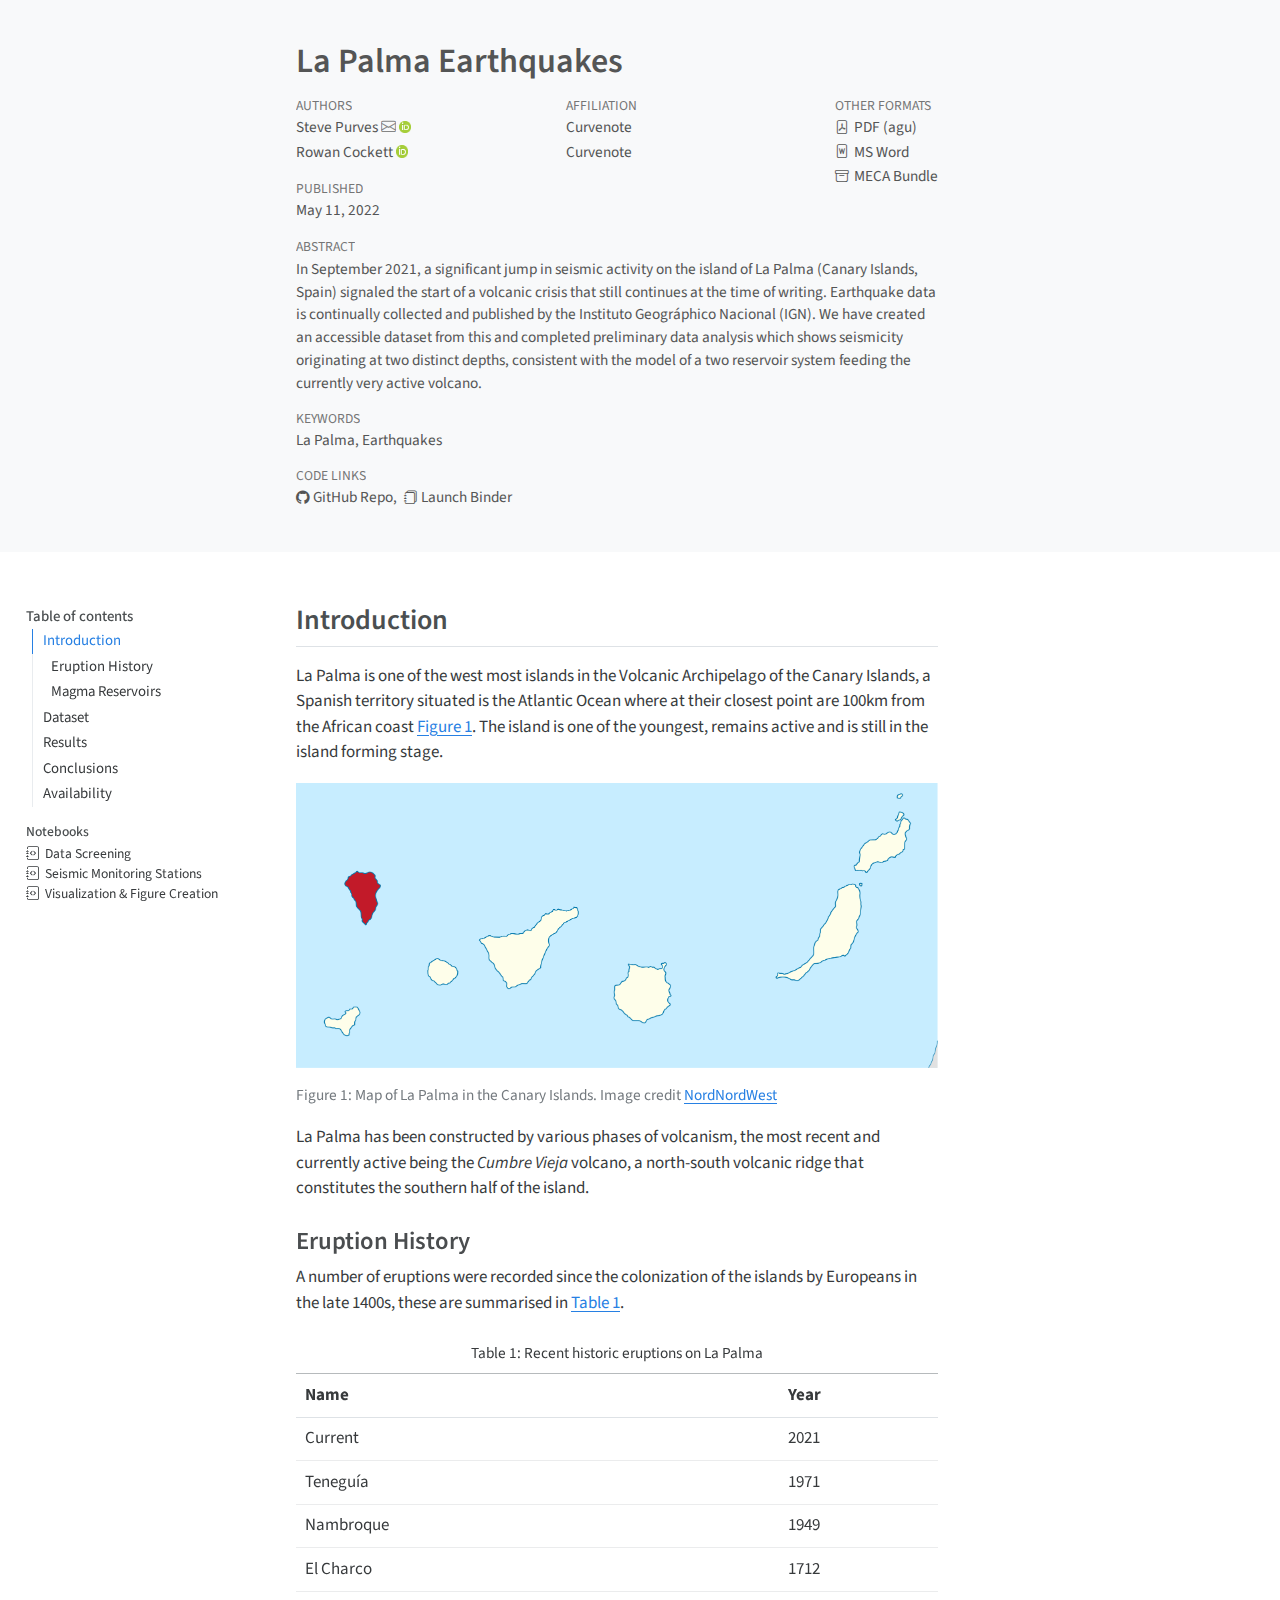
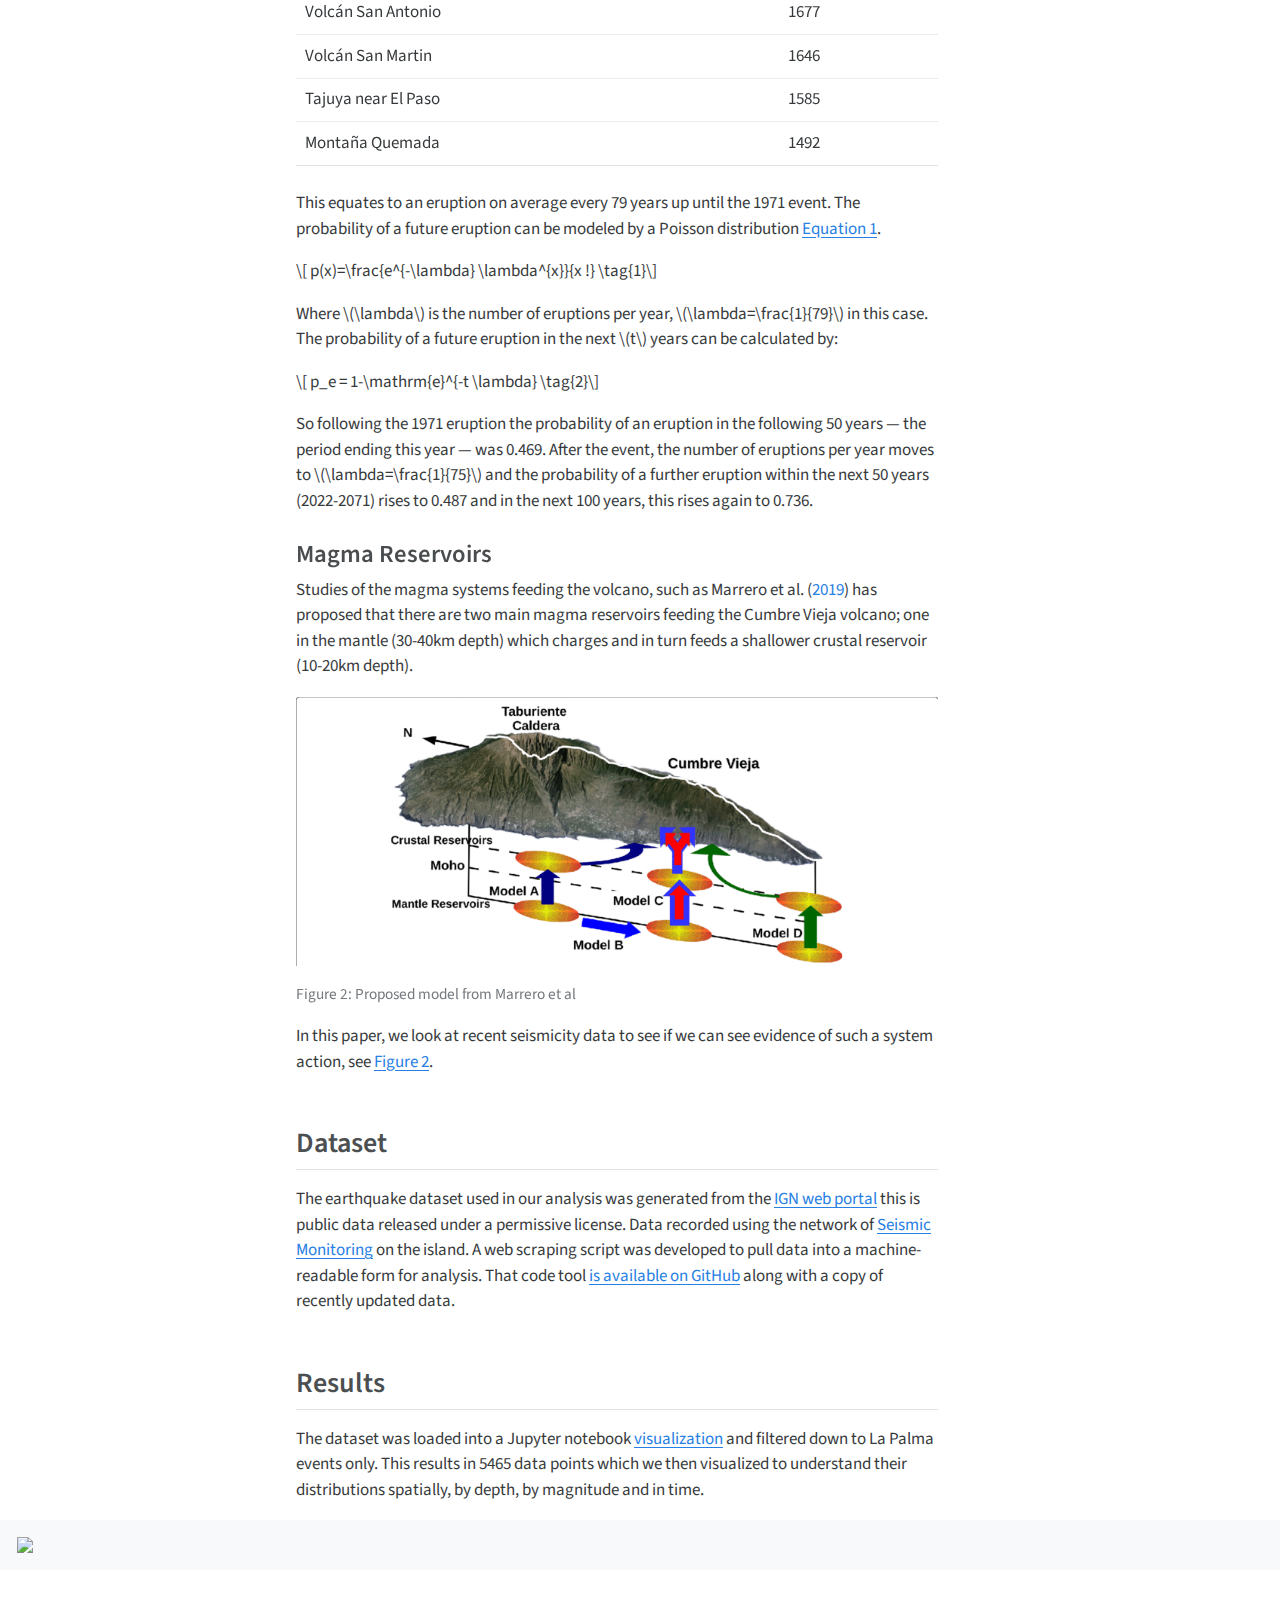
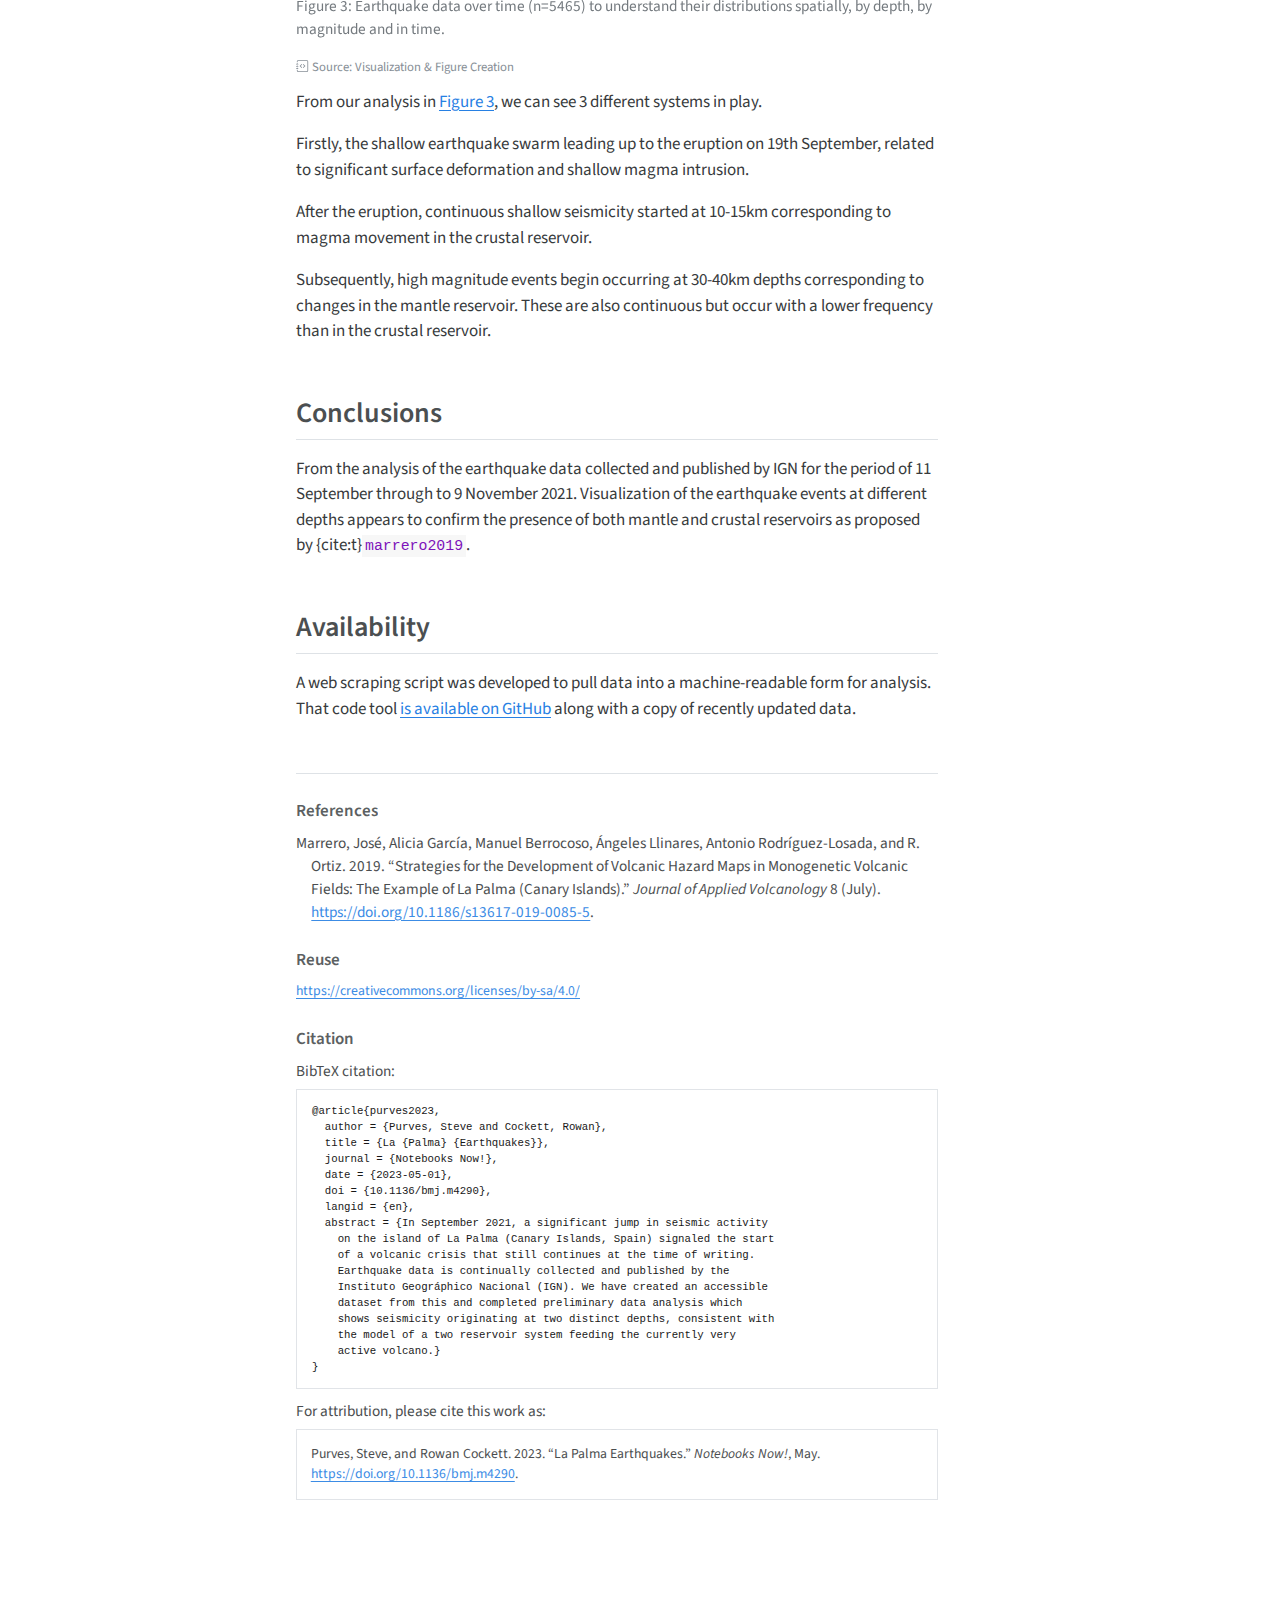
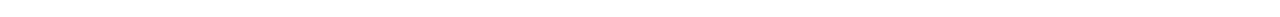
==== index.html @ ba6d40f7 "Built site for gh-pages" ====
<!DOCTYPE html>
<html xmlns="http://www.w3.org/1999/xhtml" lang="en" xml:lang="en"><head>

<meta charset="utf-8">
<meta name="generator" content="quarto-1.4.322">

<meta name="viewport" content="width=device-width, initial-scale=1.0, user-scalable=yes">

<meta name="author" content="Steve Purves">
<meta name="author" content="Rowan Cockett">
<meta name="dcterms.date" content="2022-05-11">
<meta name="keywords" content="La Palma, Earthquakes">

<title>La Palma Earthquakes</title>
<style>
code{white-space: pre-wrap;}
span.smallcaps{font-variant: small-caps;}
div.columns{display: flex; gap: min(4vw, 1.5em);}
div.column{flex: auto; overflow-x: auto;}
div.hanging-indent{margin-left: 1.5em; text-indent: -1.5em;}
ul.task-list{list-style: none;}
ul.task-list li input[type="checkbox"] {
  width: 0.8em;
  margin: 0 0.8em 0.2em -1em; /* quarto-specific, see https://github.com/quarto-dev/quarto-cli/issues/4556 */ 
  vertical-align: middle;
}
/* CSS for citations */
div.csl-bib-body { }
div.csl-entry {
  clear: both;
}
.hanging-indent div.csl-entry {
  margin-left:2em;
  text-indent:-2em;
}
div.csl-left-margin {
  min-width:2em;
  float:left;
}
div.csl-right-inline {
  margin-left:2em;
  padding-left:1em;
}
div.csl-indent {
  margin-left: 2em;
}</style>


<script src="site_libs/clipboard/clipboard.min.js"></script>
<script src="site_libs/quarto-html/quarto.js"></script>
<script src="site_libs/quarto-html/popper.min.js"></script>
<script src="site_libs/quarto-html/tippy.umd.min.js"></script>
<script src="site_libs/quarto-html/anchor.min.js"></script>
<link href="site_libs/quarto-html/tippy.css" rel="stylesheet">
<link href="site_libs/quarto-html/quarto-syntax-highlighting.css" rel="stylesheet" id="quarto-text-highlighting-styles">
<script src="site_libs/bootstrap/bootstrap.min.js"></script>
<link href="site_libs/bootstrap/bootstrap-icons.css" rel="stylesheet">
<link href="site_libs/bootstrap/bootstrap.min.css" rel="stylesheet" id="quarto-bootstrap" data-mode="light">
<script async="" src="https://hypothes.is/embed.js"></script>
<script>
  window.document.addEventListener("DOMContentLoaded", function (_event) {
    document.body.classList.add('hypothesis-enabled');
  });
</script>
<script src="https://cdnjs.cloudflare.com/ajax/libs/require.js/2.3.6/require.min.js" integrity="sha512-c3Nl8+7g4LMSTdrm621y7kf9v3SDPnhxLNhcjFJbKECVnmZHTdo+IRO05sNLTH/D3vA6u1X32ehoLC7WFVdheg==" crossorigin="anonymous"></script>
<script src="https://cdnjs.cloudflare.com/ajax/libs/jquery/3.5.1/jquery.min.js" integrity="sha512-bLT0Qm9VnAYZDflyKcBaQ2gg0hSYNQrJ8RilYldYQ1FxQYoCLtUjuuRuZo+fjqhx/qtq/1itJ0C2ejDxltZVFg==" crossorigin="anonymous"></script>
<script type="application/javascript">define('jquery', [],function() {return window.jQuery;})</script>

  <script src="https://polyfill.io/v3/polyfill.min.js?features=es6"></script>
  <script src="https://cdn.jsdelivr.net/npm/mathjax@3/es5/tex-chtml-full.js" type="text/javascript"></script>

<meta name="citation_title" content="La Palma Earthquakes">
<meta name="citation_abstract" content="In September 2021, a significant jump in seismic activity on the island of La Palma (Canary Islands, Spain) signaled the start of a volcanic crisis that still continues at the time of writing. Earthquake data is continually collected and published by the Instituto Geográphico Nacional (IGN). We have created an accessible dataset from this and completed preliminary data analysis which shows seismicity originating at two distinct depths, consistent with the model of a two reservoir system feeding the currently very active volcano.
">
<meta name="citation_keywords" content="La Palma,Earthquakes">
<meta name="citation_author" content="Steve Purves">
<meta name="citation_author" content="Rowan Cockett">
<meta name="citation_publication_date" content="2022-05-11">
<meta name="citation_cover_date" content="2022-05-11">
<meta name="citation_year" content="2022">
<meta name="citation_online_date" content="2022-05-11">
<meta name="citation_language" content="en">
<meta name="citation_journal_title" content="Notebooks Now!">
<meta name="citation_reference" content="citation_title=Strategies for the development of volcanic hazard maps in monogenetic volcanic fields: The example of La Palma (Canary Islands);,citation_author=José Marrero;,citation_author=Alicia García;,citation_author=Manuel Berrocoso;,citation_author=Ángeles Llinares;,citation_author=Antonio Rodríguez-Losada;,citation_author=R. Ortiz;,citation_publication_date=2019-07;,citation_cover_date=2019-07;,citation_year=2019;,citation_doi=10.1186/s13617-019-0085-5;,citation_volume=8;,citation_journal_title=Journal of Applied Volcanology;">
</head>

<body>

<header id="title-block-header" class="quarto-title-block default toc-left page-columns page-full">
  <div class="quarto-title-banner page-columns page-full">
    <div class="quarto-title column-body">
      <h1 class="title">La Palma Earthquakes</h1>
          </div>

    
    <div class="quarto-title-meta-container">
      <div class="quarto-title-meta-column-start">
            <div class="quarto-title-meta-author">
          <div class="quarto-title-meta-heading">Authors</div>
          <div class="quarto-title-meta-heading">Affiliation</div>
          
                <div class="quarto-title-meta-contents">
            <p class="author">Steve Purves <a href="mailto:steve@curvenote.com" class="quarto-title-author-email"><i class="bi bi-envelope"></i></a> <a href="https://orcid.org/0000-0002-0760-5497" class="quarto-title-author-orcid"> <img src="[data-uri]"></a></p>
          </div>
                <div class="quarto-title-meta-contents">
                    <p class="affiliation">
                        Curvenote
                      </p>
                  </div>
                      <div class="quarto-title-meta-contents">
            <p class="author">Rowan Cockett <a href="https://orcid.org/0000-0002-7859-8394" class="quarto-title-author-orcid"> <img src="[data-uri]"></a></p>
          </div>
                <div class="quarto-title-meta-contents">
                    <p class="affiliation">
                        Curvenote
                      </p>
                  </div>
                    </div>
        
        <div class="quarto-title-meta">

                      
                <div>
            <div class="quarto-title-meta-heading">Published</div>
            <div class="quarto-title-meta-contents">
              <p class="date">May 11, 2022</p>
            </div>
          </div>
          
                
              </div>
      </div>
      <div class="quarto-title-meta-column-end quarto-other-formats-target">
      <div class="quarto-alternate-formats"><div class="quarto-title-meta-heading">Other Formats</div><div class="quarto-title-meta-contents"><p><a href="article.pdf"><i class="bi bi-file-pdf"></i>PDF (agu)</a></p></div><div class="quarto-title-meta-contents"><p><a href="article.docx"><i class="bi bi-file-word"></i>MS Word</a></p></div><div class="quarto-title-meta-contents"><p><a href="article-meca.zip" data-meca-link="true"><i class="bi bi-archive"></i>MECA Bundle</a></p></div></div></div>
    </div>

    <div>
      <div class="abstract">
        <div class="block-title">Abstract</div>
        <p>In September 2021, a significant jump in seismic activity on the island of La Palma (Canary Islands, Spain) signaled the start of a volcanic crisis that still continues at the time of writing. Earthquake data is continually collected and published by the Instituto Geográphico Nacional (IGN). We have created an accessible dataset from this and completed preliminary data analysis which shows seismicity originating at two distinct depths, consistent with the model of a two reservoir system feeding the currently very active volcano.</p>
      </div>
    </div>

    <div>
      <div class="keywords">
        <div class="block-title">Keywords</div>
        <p>La Palma, Earthquakes</p>
      </div>
    </div>

    <div class="quarto-other-links-text-target">
    <div class="quarto-code-links"><div class="quarto-title-meta-heading">Code Links</div><div class="quarto-title-meta-contents"><span style="padding-right: 0.5em;"><a href="https://github.com/Notebooks-Now/submission-quarto-full/" target="_blank"><i class="bi bi-github"></i>GitHub Repo</a>,</span><span><a href="https://mybinder.org/v2/gh/Notebooks-Now/submission-quarto-full/HEAD?urlpath=vscode" target="_blank"><i class="bi bi-journals"></i>Launch Binder</a></span></div></div></div>  </div>
</header><div id="quarto-content" class="page-columns page-rows-contents page-layout-article toc-left">
<div id="quarto-sidebar-toc-left" class="sidebar toc-left">
  <nav id="TOC" role="doc-toc" class="toc-active">
    <h2 id="toc-title">Table of contents</h2>
   
  <ul>
  <li><a href="#introduction" id="toc-introduction" class="nav-link active" data-scroll-target="#introduction">Introduction</a>
  <ul class="collapse">
  <li><a href="#eruption-history" id="toc-eruption-history" class="nav-link" data-scroll-target="#eruption-history">Eruption History</a></li>
  <li><a href="#magma-reservoirs" id="toc-magma-reservoirs" class="nav-link" data-scroll-target="#magma-reservoirs">Magma Reservoirs</a></li>
  </ul></li>
  <li><a href="#dataset" id="toc-dataset" class="nav-link" data-scroll-target="#dataset">Dataset</a></li>
  <li><a href="#results" id="toc-results" class="nav-link" data-scroll-target="#results">Results</a></li>
  <li><a href="#conclusions" id="toc-conclusions" class="nav-link" data-scroll-target="#conclusions">Conclusions</a></li>
  <li><a href="#availability" id="toc-availability" class="nav-link" data-scroll-target="#availability">Availability</a></li>
  </ul>
<div class="quarto-alternate-notebooks"><h2>Notebooks</h2><ul><li><a href="notebooks/data-screening-preview.html"><i class="bi bi-journal-code"></i>Data Screening</a></li><li><a href="notebooks/seismic-monitoring-stations-preview.html"><i class="bi bi-journal-code"></i>Seismic Monitoring Stations</a></li><li><a href="notebooks/visualization-figure-creation-seaborn-preview.html"><i class="bi bi-journal-code"></i>Visualization &amp; Figure Creation</a></li></ul></div></nav>
</div>
<div id="quarto-margin-sidebar" class="sidebar margin-sidebar">
</div>
<main class="content quarto-banner-title-block page-columns page-full" id="quarto-document-content">



  

<section id="introduction" class="level2">
<h2 class="anchored" data-anchor-id="introduction">Introduction</h2>
<p>La Palma is one of the west most islands in the Volcanic Archipelago of the Canary Islands, a Spanish territory situated is the Atlantic Ocean where at their closest point are 100km from the African coast <a href="#fig-map" class="quarto-xref">Figure&nbsp;1</a>. The island is one of the youngest, remains active and is still in the island forming stage.</p>
<div id="fig-map" class="quarto-figure quarto-figure-center anchored">
<figure class="figure">
<p><img src="images/la-palma-map.png" class="img-fluid figure-img" style="width:100.0%" data-align="center"></p>
<figcaption class="figure-caption">Figure&nbsp;1: Map of La Palma in the Canary Islands. Image credit <a href="https://commons.wikimedia.org/w/index.php?curid=76638603">NordNordWest</a></figcaption>
</figure>
</div>
<p>La Palma has been constructed by various phases of volcanism, the most recent and currently active being the <em>Cumbre Vieja</em> volcano, a north-south volcanic ridge that constitutes the southern half of the island.</p>
<section id="eruption-history" class="level3">
<h3 class="anchored" data-anchor-id="eruption-history">Eruption History</h3>
<p>A number of eruptions were recorded since the colonization of the islands by Europeans in the late 1400s, these are summarised in <a href="#tbl-history" class="quarto-xref">Table&nbsp;1</a>.</p>
<div id="tbl-history" class="anchored">
<table class="table">
<caption>Table&nbsp;1: Recent historic eruptions on La Palma</caption>
<thead>
<tr class="header">
<th>Name</th>
<th>Year</th>
</tr>
</thead>
<tbody>
<tr class="odd">
<td>Current</td>
<td>2021</td>
</tr>
<tr class="even">
<td>Teneguía</td>
<td>1971</td>
</tr>
<tr class="odd">
<td>Nambroque</td>
<td>1949</td>
</tr>
<tr class="even">
<td>El Charco</td>
<td>1712</td>
</tr>
<tr class="odd">
<td>Volcán San Antonio</td>
<td>1677</td>
</tr>
<tr class="even">
<td>Volcán San Martin</td>
<td>1646</td>
</tr>
<tr class="odd">
<td>Tajuya near El Paso</td>
<td>1585</td>
</tr>
<tr class="even">
<td>Montaña Quemada</td>
<td>1492</td>
</tr>
</tbody>
</table>
</div>
<p>This equates to an eruption on average every 79 years up until the 1971 event. The probability of a future eruption can be modeled by a Poisson distribution <a href="#eq-poisson" class="quarto-xref">Equation&nbsp;1</a>.</p>
<p><span id="eq-poisson"><span class="math display">\[
p(x)=\frac{e^{-\lambda} \lambda^{x}}{x !}
\tag{1}\]</span></span></p>
<p>Where <span class="math inline">\(\lambda\)</span> is the number of eruptions per year, <span class="math inline">\(\lambda=\frac{1}{79}\)</span> in this case. The probability of a future eruption in the next <span class="math inline">\(t\)</span> years can be calculated by:</p>
<p><span id="eq-probability"><span class="math display">\[
p_e = 1-\mathrm{e}^{-t \lambda}
\tag{2}\]</span></span></p>
<p>So following the 1971 eruption the probability of an eruption in the following 50 years — the period ending this year — was 0.469. After the event, the number of eruptions per year moves to <span class="math inline">\(\lambda=\frac{1}{75}\)</span> and the probability of a further eruption within the next 50 years (2022-2071) rises to 0.487 and in the next 100 years, this rises again to 0.736.</p>
</section>
<section id="magma-reservoirs" class="level3">
<h3 class="anchored" data-anchor-id="magma-reservoirs">Magma Reservoirs</h3>
<p>Studies of the magma systems feeding the volcano, such as <span class="citation" data-cites="marrero2019">Marrero et al. (<a href="#ref-marrero2019" role="doc-biblioref">2019</a>)</span> has proposed that there are two main magma reservoirs feeding the Cumbre Vieja volcano; one in the mantle (30-40km depth) which charges and in turn feeds a shallower crustal reservoir (10-20km depth).</p>
<div id="fig-reservoirs" class="quarto-figure quarto-figure-center anchored">
<figure class="figure">
<p><img src="images/reservoirs.png" class="img-fluid figure-img" style="width:100.0%" data-align="center"></p>
<figcaption class="figure-caption">Figure&nbsp;2: Proposed model from Marrero et al</figcaption>
</figure>
</div>
<p>In this paper, we look at recent seismicity data to see if we can see evidence of such a system action, see <a href="#fig-reservoirs" class="quarto-xref">Figure&nbsp;2</a>.</p>
</section>
</section>
<section id="dataset" class="level2">
<h2 class="anchored" data-anchor-id="dataset">Dataset</h2>
<p>The earthquake dataset used in our analysis was generated from the <a href="https://www.ign.es/web/resources/volcanologia/tproximos/canarias.html">IGN web portal</a> this is public data released under a permissive license. Data recorded using the network of <a href="./notebooks/seismic-monitoring-stations-preview.html">Seismic Monitoring</a> on the island. A web scraping script was developed to pull data into a machine-readable form for analysis. That code tool <a href="https://github.com/stevejpurves/ign-earthquake-data">is available on GitHub</a> along with a copy of recently updated data.</p>
</section>
<section id="results" class="level2 page-columns page-full">
<h2 class="anchored" data-anchor-id="results">Results</h2>
<p>The dataset was loaded into a Jupyter notebook <a href="./notebooks/visualization-figure-creation-seaborn-preview.html">visualization</a> and filtered down to La Palma events only. This results in 5465 data points which we then visualized to understand their distributions spatially, by depth, by magnitude and in time.</p>
<div class="quarto-embed-nb-cell page-columns page-full">
<div id="cell-fig-timeline" class="cell page-columns page-full" data-execution_count="6">
<div class="cell-output cell-output-display page-columns page-full">
<div id="fig-timeline" class="quarto-figure quarto-figure-center anchored page-columns page-full">
<figure class="figure page-columns page-full">
<p class="page-columns page-full"><img src="article_files/figure-html/fig-timeline-output-1.png" class="img-fluid figure-img column-screen-inset-shaded"></p>
<figcaption class="figure-caption">Figure&nbsp;3: Earthquake data over time (n=5465) to understand their distributions spatially, by depth, by magnitude and in time.</figcaption>
</figure>
</div>
</div>
</div>
<a class="quarto-notebook-link" id="nblink-1" href="notebooks/visualization-figure-creation-seaborn-preview.html#cell-fig-timeline">Source: Visualization &amp; Figure Creation</a></div>
<p>From our analysis in <a href="#fig-timeline" class="quarto-xref">Figure&nbsp;3</a>, we can see 3 different systems in play.</p>
<p>Firstly, the shallow earthquake swarm leading up to the eruption on 19th September, related to significant surface deformation and shallow magma intrusion.</p>
<p>After the eruption, continuous shallow seismicity started at 10-15km corresponding to magma movement in the crustal reservoir.</p>
<p>Subsequently, high magnitude events begin occurring at 30-40km depths corresponding to changes in the mantle reservoir. These are also continuous but occur with a lower frequency than in the crustal reservoir.</p>
</section>
<section id="conclusions" class="level2">
<h2 class="anchored" data-anchor-id="conclusions">Conclusions</h2>
<p>From the analysis of the earthquake data collected and published by IGN for the period of 11 September through to 9 November 2021. Visualization of the earthquake events at different depths appears to confirm the presence of both mantle and crustal reservoirs as proposed by {cite:t}<code>marrero2019</code>.</p>
</section>
<section id="availability" class="level2 unnumbered">
<h2 class="unnumbered anchored" data-anchor-id="availability">Availability</h2>
<p>A web scraping script was developed to pull data into a machine-readable form for analysis. That code tool <a href="https://github.com/stevejpurves/ign-earthquake-data">is available on GitHub</a> along with a copy of recently updated data.</p>

</section>

<div id="quarto-appendix" class="default"><section class="quarto-appendix-contents" role="doc-bibliography"><h2 class="anchored quarto-appendix-heading">References</h2><div id="refs" class="references csl-bib-body hanging-indent" role="list">
<div id="ref-marrero2019" class="csl-entry" role="listitem">
Marrero, José, Alicia García, Manuel Berrocoso, Ángeles Llinares, Antonio Rodríguez-Losada, and R. Ortiz. 2019. <span>“Strategies for the Development of Volcanic Hazard Maps in Monogenetic Volcanic Fields: The Example of <span>La</span> <span>Palma</span> (<span>Canary</span> <span>Islands</span>).”</span> <em>Journal of Applied Volcanology</em> 8 (July). <a href="https://doi.org/10.1186/s13617-019-0085-5">https://doi.org/10.1186/s13617-019-0085-5</a>.
</div>
</div></section><section class="quarto-appendix-contents"><h2 class="anchored quarto-appendix-heading">Reuse</h2><div id="quarto-reuse" class="quarto-appendix-contents"><div><a rel="license" href="https://creativecommons.org/licenses/by-sa/4.0/">https://creativecommons.org/licenses/by-sa/4.0/</a></div></div></section><section class="quarto-appendix-contents"><h2 class="anchored quarto-appendix-heading">Citation</h2><div><div class="quarto-appendix-secondary-label">BibTeX citation:</div><pre class="sourceCode code-with-copy quarto-appendix-bibtex"><code class="sourceCode bibtex">@article{purves2023,
  author = {Purves, Steve and Cockett, Rowan},
  title = {La {Palma} {Earthquakes}},
  journal = {Notebooks Now!},
  date = {2023-05-01},
  doi = {10.1136/bmj.m4290},
  langid = {en},
  abstract = {In September 2021, a significant jump in seismic activity
    on the island of La Palma (Canary Islands, Spain) signaled the start
    of a volcanic crisis that still continues at the time of writing.
    Earthquake data is continually collected and published by the
    Instituto Geográphico Nacional (IGN). We have created an accessible
    dataset from this and completed preliminary data analysis which
    shows seismicity originating at two distinct depths, consistent with
    the model of a two reservoir system feeding the currently very
    active volcano.}
}
</code><button title="Copy to Clipboard" class="code-copy-button"><i class="bi"></i></button></pre><div class="quarto-appendix-secondary-label">For attribution, please cite this work as:</div><div id="ref-purves2023" class="csl-entry quarto-appendix-citeas" role="listitem">
Purves, Steve, and Rowan Cockett. 2023. <span>“La Palma
Earthquakes.”</span> <em>Notebooks Now!</em>, May. <a href="https://doi.org/10.1136/bmj.m4290">https://doi.org/10.1136/bmj.m4290</a>.
</div></div></section></div></main>
<!-- /main column -->
<script id="quarto-html-after-body" type="application/javascript">
window.document.addEventListener("DOMContentLoaded", function (event) {
  const toggleBodyColorMode = (bsSheetEl) => {
    const mode = bsSheetEl.getAttribute("data-mode");
    const bodyEl = window.document.querySelector("body");
    if (mode === "dark") {
      bodyEl.classList.add("quarto-dark");
      bodyEl.classList.remove("quarto-light");
    } else {
      bodyEl.classList.add("quarto-light");
      bodyEl.classList.remove("quarto-dark");
    }
  }
  const toggleBodyColorPrimary = () => {
    const bsSheetEl = window.document.querySelector("link#quarto-bootstrap");
    if (bsSheetEl) {
      toggleBodyColorMode(bsSheetEl);
    }
  }
  toggleBodyColorPrimary();  
  const icon = "";
  const anchorJS = new window.AnchorJS();
  anchorJS.options = {
    placement: 'right',
    icon: icon
  };
  anchorJS.add('.anchored');
  const isCodeAnnotation = (el) => {
    for (const clz of el.classList) {
      if (clz.startsWith('code-annotation-')) {                     
        return true;
      }
    }
    return false;
  }
  const clipboard = new window.ClipboardJS('.code-copy-button', {
    text: function(trigger) {
      const codeEl = trigger.previousElementSibling.cloneNode(true);
      for (const childEl of codeEl.children) {
        if (isCodeAnnotation(childEl)) {
          childEl.remove();
        }
      }
      return codeEl.innerText;
    }
  });
  clipboard.on('success', function(e) {
    // button target
    const button = e.trigger;
    // don't keep focus
    button.blur();
    // flash "checked"
    button.classList.add('code-copy-button-checked');
    var currentTitle = button.getAttribute("title");
    button.setAttribute("title", "Copied!");
    let tooltip;
    if (window.bootstrap) {
      button.setAttribute("data-bs-toggle", "tooltip");
      button.setAttribute("data-bs-placement", "left");
      button.setAttribute("data-bs-title", "Copied!");
      tooltip = new bootstrap.Tooltip(button, 
        { trigger: "manual", 
          customClass: "code-copy-button-tooltip",
          offset: [0, -8]});
      tooltip.show();    
    }
    setTimeout(function() {
      if (tooltip) {
        tooltip.hide();
        button.removeAttribute("data-bs-title");
        button.removeAttribute("data-bs-toggle");
        button.removeAttribute("data-bs-placement");
      }
      button.setAttribute("title", currentTitle);
      button.classList.remove('code-copy-button-checked');
    }, 1000);
    // clear code selection
    e.clearSelection();
  });
  function tippyHover(el, contentFn, onTriggerFn, onUntriggerFn) {
    const config = {
      allowHTML: true,
      maxWidth: 500,
      delay: 100,
      arrow: false,
      appendTo: function(el) {
          return el.parentElement;
      },
      interactive: true,
      interactiveBorder: 10,
      theme: 'quarto',
      placement: 'bottom-start',
    };
    if (contentFn) {
      config.content = contentFn;
    }
    if (onTriggerFn) {
      config.onTrigger = onTriggerFn;
    }
    if (onUntriggerFn) {
      config.onUntrigger = onUntriggerFn;
    }
    window.tippy(el, config); 
  }
  const noterefs = window.document.querySelectorAll('a[role="doc-noteref"]');
  for (var i=0; i<noterefs.length; i++) {
    const ref = noterefs[i];
    tippyHover(ref, function() {
      // use id or data attribute instead here
      let href = ref.getAttribute('data-footnote-href') || ref.getAttribute('href');
      try { href = new URL(href).hash; } catch {}
      const id = href.replace(/^#\/?/, "");
      const note = window.document.getElementById(id);
      return note.innerHTML;
    });
  }
  const xrefs = window.document.querySelectorAll('a.quarto-xref');
  const processXRef = (id, note) => {
    // Strip column container classes
    const stripColumnClz = (el) => {
      el.classList.remove("page-full", "page-columns");
      if (el.children) {
        for (const child of el.children) {
          stripColumnClz(child);
        }
      }
    }
    stripColumnClz(note)
    if (id.startsWith('sec-')) {
      // Special case sections, only their first couple elements
      const container = document.createElement("div");
      if (note.children && note.children.length > 2) {
        for (let i = 0; i < 2; i++) {
          container.appendChild(note.children[i].cloneNode(true));
        }
        return container.innerHTML
      } else {
        return note.innerHTML;
      }
    } else {
      // Remove any anchor links if they are present
      const anchorLink = note.querySelector('a.anchorjs-link');
      if (anchorLink) {
        anchorLink.remove();
      }
      return note.innerHTML;
    }
  }
  for (var i=0; i<xrefs.length; i++) {
    const xref = xrefs[i];
    tippyHover(xref, undefined, function(instance) {
      instance.disable();
      let url = xref.getAttribute('href');
      let hash = undefined; 
      if (url.startsWith('#')) {
        hash = url;
      } else {
        try { hash = new URL(url).hash; } catch {}
      }
      if (hash) {
        const id = hash.replace(/^#\/?/, "");
        const note = window.document.getElementById(id);
        if (note !== null) {
          try {
            const html = processXRef(id, note.cloneNode(true));
            instance.setContent(html);
          } finally {
            instance.enable();
            instance.show();
          }
        } else {
          // See if we can fetch this
          fetch(url.split('#')[0])
          .then(res => res.text())
          .then(html => {
            const parser = new DOMParser();
            const htmlDoc = parser.parseFromString(html, "text/html");
            const note = htmlDoc.getElementById(id);
            if (note !== null) {
              const html = processXRef(id, note);
              instance.setContent(html);
            } 
          }).finally(() => {
            instance.enable();
            instance.show();
          });
        }
      }
    }, function(instance) {
    });
  }
      let selectedAnnoteEl;
      const selectorForAnnotation = ( cell, annotation) => {
        let cellAttr = 'data-code-cell="' + cell + '"';
        let lineAttr = 'data-code-annotation="' +  annotation + '"';
        const selector = 'span[' + cellAttr + '][' + lineAttr + ']';
        return selector;
      }
      const selectCodeLines = (annoteEl) => {
        const doc = window.document;
        const targetCell = annoteEl.getAttribute("data-target-cell");
        const targetAnnotation = annoteEl.getAttribute("data-target-annotation");
        const annoteSpan = window.document.querySelector(selectorForAnnotation(targetCell, targetAnnotation));
        const lines = annoteSpan.getAttribute("data-code-lines").split(",");
        const lineIds = lines.map((line) => {
          return targetCell + "-" + line;
        })
        let top = null;
        let height = null;
        let parent = null;
        if (lineIds.length > 0) {
            //compute the position of the single el (top and bottom and make a div)
            const el = window.document.getElementById(lineIds[0]);
            top = el.offsetTop;
            height = el.offsetHeight;
            parent = el.parentElement.parentElement;
          if (lineIds.length > 1) {
            const lastEl = window.document.getElementById(lineIds[lineIds.length - 1]);
            const bottom = lastEl.offsetTop + lastEl.offsetHeight;
            height = bottom - top;
          }
          if (top !== null && height !== null && parent !== null) {
            // cook up a div (if necessary) and position it 
            let div = window.document.getElementById("code-annotation-line-highlight");
            if (div === null) {
              div = window.document.createElement("div");
              div.setAttribute("id", "code-annotation-line-highlight");
              div.style.position = 'absolute';
              parent.appendChild(div);
            }
            div.style.top = top - 2 + "px";
            div.style.height = height + 4 + "px";
            div.style.left = 0;
            let gutterDiv = window.document.getElementById("code-annotation-line-highlight-gutter");
            if (gutterDiv === null) {
              gutterDiv = window.document.createElement("div");
              gutterDiv.setAttribute("id", "code-annotation-line-highlight-gutter");
              gutterDiv.style.position = 'absolute';
              const codeCell = window.document.getElementById(targetCell);
              const gutter = codeCell.querySelector('.code-annotation-gutter');
              gutter.appendChild(gutterDiv);
            }
            gutterDiv.style.top = top - 2 + "px";
            gutterDiv.style.height = height + 4 + "px";
          }
          selectedAnnoteEl = annoteEl;
        }
      };
      const unselectCodeLines = () => {
        const elementsIds = ["code-annotation-line-highlight", "code-annotation-line-highlight-gutter"];
        elementsIds.forEach((elId) => {
          const div = window.document.getElementById(elId);
          if (div) {
            div.remove();
          }
        });
        selectedAnnoteEl = undefined;
      };
        // Handle positioning of the toggle
    window.addEventListener(
      "resize",
      throttle(() => {
        console.log("RESIZE");
        elRect = undefined;
        if (selectedAnnoteEl) {
          selectCodeLines(selectedAnnoteEl);
        }
      }, 10)
    );
    function throttle(fn, ms) {
    let throttle = false;
    let timer;
      return (...args) => {
        if(!throttle) { // first call gets through
            fn.apply(this, args);
            throttle = true;
        } else { // all the others get throttled
            if(timer) clearTimeout(timer); // cancel #2
            timer = setTimeout(() => {
              fn.apply(this, args);
              timer = throttle = false;
            }, ms);
        }
      };
    }
      // Attach click handler to the DT
      const annoteDls = window.document.querySelectorAll('dt[data-target-cell]');
      for (const annoteDlNode of annoteDls) {
        annoteDlNode.addEventListener('click', (event) => {
          const clickedEl = event.target;
          if (clickedEl !== selectedAnnoteEl) {
            unselectCodeLines();
            const activeEl = window.document.querySelector('dt[data-target-cell].code-annotation-active');
            if (activeEl) {
              activeEl.classList.remove('code-annotation-active');
            }
            selectCodeLines(clickedEl);
            clickedEl.classList.add('code-annotation-active');
          } else {
            // Unselect the line
            unselectCodeLines();
            clickedEl.classList.remove('code-annotation-active');
          }
        });
      }
  const findCites = (el) => {
    const parentEl = el.parentElement;
    if (parentEl) {
      const cites = parentEl.dataset.cites;
      if (cites) {
        return {
          el,
          cites: cites.split(' ')
        };
      } else {
        return findCites(el.parentElement)
      }
    } else {
      return undefined;
    }
  };
  var bibliorefs = window.document.querySelectorAll('a[role="doc-biblioref"]');
  for (var i=0; i<bibliorefs.length; i++) {
    const ref = bibliorefs[i];
    const citeInfo = findCites(ref);
    if (citeInfo) {
      tippyHover(citeInfo.el, function() {
        var popup = window.document.createElement('div');
        citeInfo.cites.forEach(function(cite) {
          var citeDiv = window.document.createElement('div');
          citeDiv.classList.add('hanging-indent');
          citeDiv.classList.add('csl-entry');
          var biblioDiv = window.document.getElementById('ref-' + cite);
          if (biblioDiv) {
            citeDiv.innerHTML = biblioDiv.innerHTML;
          }
          popup.appendChild(citeDiv);
        });
        return popup.innerHTML;
      });
    }
  }
});
</script>
</div> <!-- /content -->




</body></html>
---- site_libs/quarto-html/tippy.css ----
.tippy-box[data-animation=fade][data-state=hidden]{opacity:0}[data-tippy-root]{max-width:calc(100vw - 10px)}.tippy-box{position:relative;background-color:#333;color:#fff;border-radius:4px;font-size:14px;line-height:1.4;white-space:normal;outline:0;transition-property:transform,visibility,opacity}.tippy-box[data-placement^=top]>.tippy-arrow{bottom:0}.tippy-box[data-placement^=top]>.tippy-arrow:before{bottom:-7px;left:0;border-width:8px 8px 0;border-top-color:initial;transform-origin:center top}.tippy-box[data-placement^=bottom]>.tippy-arrow{top:0}.tippy-box[data-placement^=bottom]>.tippy-arrow:before{top:-7px;left:0;border-width:0 8px 8px;border-bottom-color:initial;transform-origin:center bottom}.tippy-box[data-placement^=left]>.tippy-arrow{right:0}.tippy-box[data-placement^=left]>.tippy-arrow:before{border-width:8px 0 8px 8px;border-left-color:initial;right:-7px;transform-origin:center left}.tippy-box[data-placement^=right]>.tippy-arrow{left:0}.tippy-box[data-placement^=right]>.tippy-arrow:before{left:-7px;border-width:8px 8px 8px 0;border-right-color:initial;transform-origin:center right}.tippy-box[data-inertia][data-state=visible]{transition-timing-function:cubic-bezier(.54,1.5,.38,1.11)}.tippy-arrow{width:16px;height:16px;color:#333}.tippy-arrow:before{content:"";position:absolute;border-color:transparent;border-style:solid}.tippy-content{position:relative;padding:5px 9px;z-index:1}
---- site_libs/quarto-html/quarto-syntax-highlighting.css ----
/* quarto syntax highlight colors */
:root {
  --quarto-hl-ot-color: #003B4F;
  --quarto-hl-at-color: #657422;
  --quarto-hl-ss-color: #20794D;
  --quarto-hl-an-color: #5E5E5E;
  --quarto-hl-fu-color: #4758AB;
  --quarto-hl-st-color: #20794D;
  --quarto-hl-cf-color: #003B4F;
  --quarto-hl-op-color: #5E5E5E;
  --quarto-hl-er-color: #AD0000;
  --quarto-hl-bn-color: #AD0000;
  --quarto-hl-al-color: #AD0000;
  --quarto-hl-va-color: #111111;
  --quarto-hl-bu-color: inherit;
  --quarto-hl-ex-color: inherit;
  --quarto-hl-pp-color: #AD0000;
  --quarto-hl-in-color: #5E5E5E;
  --quarto-hl-vs-color: #20794D;
  --quarto-hl-wa-color: #5E5E5E;
  --quarto-hl-do-color: #5E5E5E;
  --quarto-hl-im-color: #00769E;
  --quarto-hl-ch-color: #20794D;
  --quarto-hl-dt-color: #AD0000;
  --quarto-hl-fl-color: #AD0000;
  --quarto-hl-co-color: #5E5E5E;
  --quarto-hl-cv-color: #5E5E5E;
  --quarto-hl-cn-color: #8f5902;
  --quarto-hl-sc-color: #5E5E5E;
  --quarto-hl-dv-color: #AD0000;
  --quarto-hl-kw-color: #003B4F;
}

/* other quarto variables */
:root {
  --quarto-font-monospace: SFMono-Regular, Menlo, Monaco, Consolas, "Liberation Mono", "Courier New", monospace;
}

pre > code.sourceCode > span {
  color: #003B4F;
}

code span {
  color: #003B4F;
}

code.sourceCode > span {
  color: #003B4F;
}

div.sourceCode,
div.sourceCode pre.sourceCode {
  color: #003B4F;
}

code span.ot {
  color: #003B4F;
  font-style: inherit;
}

code span.at {
  color: #657422;
  font-style: inherit;
}

code span.ss {
  color: #20794D;
  font-style: inherit;
}

code span.an {
  color: #5E5E5E;
  font-style: inherit;
}

code span.fu {
  color: #4758AB;
  font-style: inherit;
}

code span.st {
  color: #20794D;
  font-style: inherit;
}

code span.cf {
  color: #003B4F;
  font-style: inherit;
}

code span.op {
  color: #5E5E5E;
  font-style: inherit;
}

code span.er {
  color: #AD0000;
  font-style: inherit;
}

code span.bn {
  color: #AD0000;
  font-style: inherit;
}

code span.al {
  color: #AD0000;
  font-style: inherit;
}

code span.va {
  color: #111111;
  font-style: inherit;
}

code span.bu {
  font-style: inherit;
}

code span.ex {
  font-style: inherit;
}

code span.pp {
  color: #AD0000;
  font-style: inherit;
}

code span.in {
  color: #5E5E5E;
  font-style: inherit;
}

code span.vs {
  color: #20794D;
  font-style: inherit;
}

code span.wa {
  color: #5E5E5E;
  font-style: italic;
}

code span.do {
  color: #5E5E5E;
  font-style: italic;
}

code span.im {
  color: #00769E;
  font-style: inherit;
}

code span.ch {
  color: #20794D;
  font-style: inherit;
}

code span.dt {
  color: #AD0000;
  font-style: inherit;
}

code span.fl {
  color: #AD0000;
  font-style: inherit;
}

code span.co {
  color: #5E5E5E;
  font-style: inherit;
}

code span.cv {
  color: #5E5E5E;
  font-style: italic;
}

code span.cn {
  color: #8f5902;
  font-style: inherit;
}

code span.sc {
  color: #5E5E5E;
  font-style: inherit;
}

code span.dv {
  color: #AD0000;
  font-style: inherit;
}

code span.kw {
  color: #003B4F;
  font-style: inherit;
}

.prevent-inlining {
  content: "</";
}

/*# sourceMappingURL=debc5d5d77c3f9108843748ff7464032.css.map */
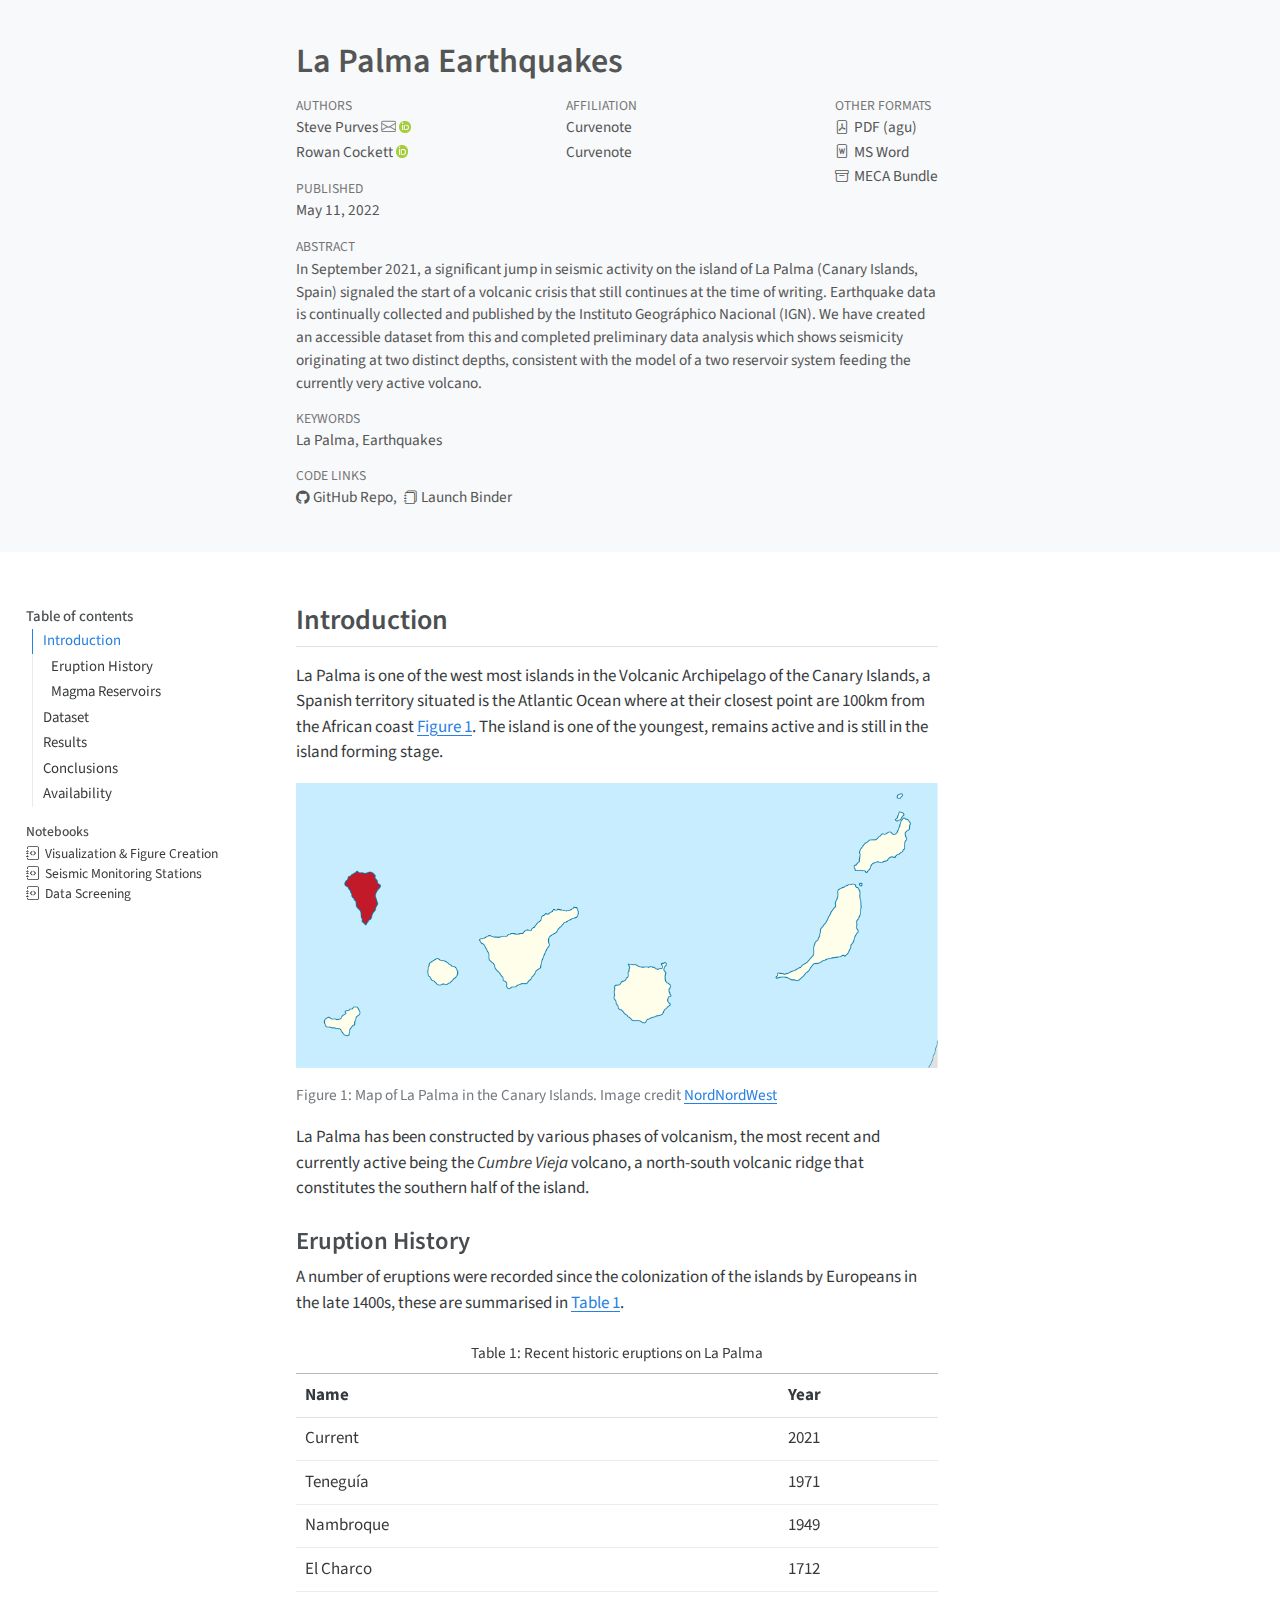
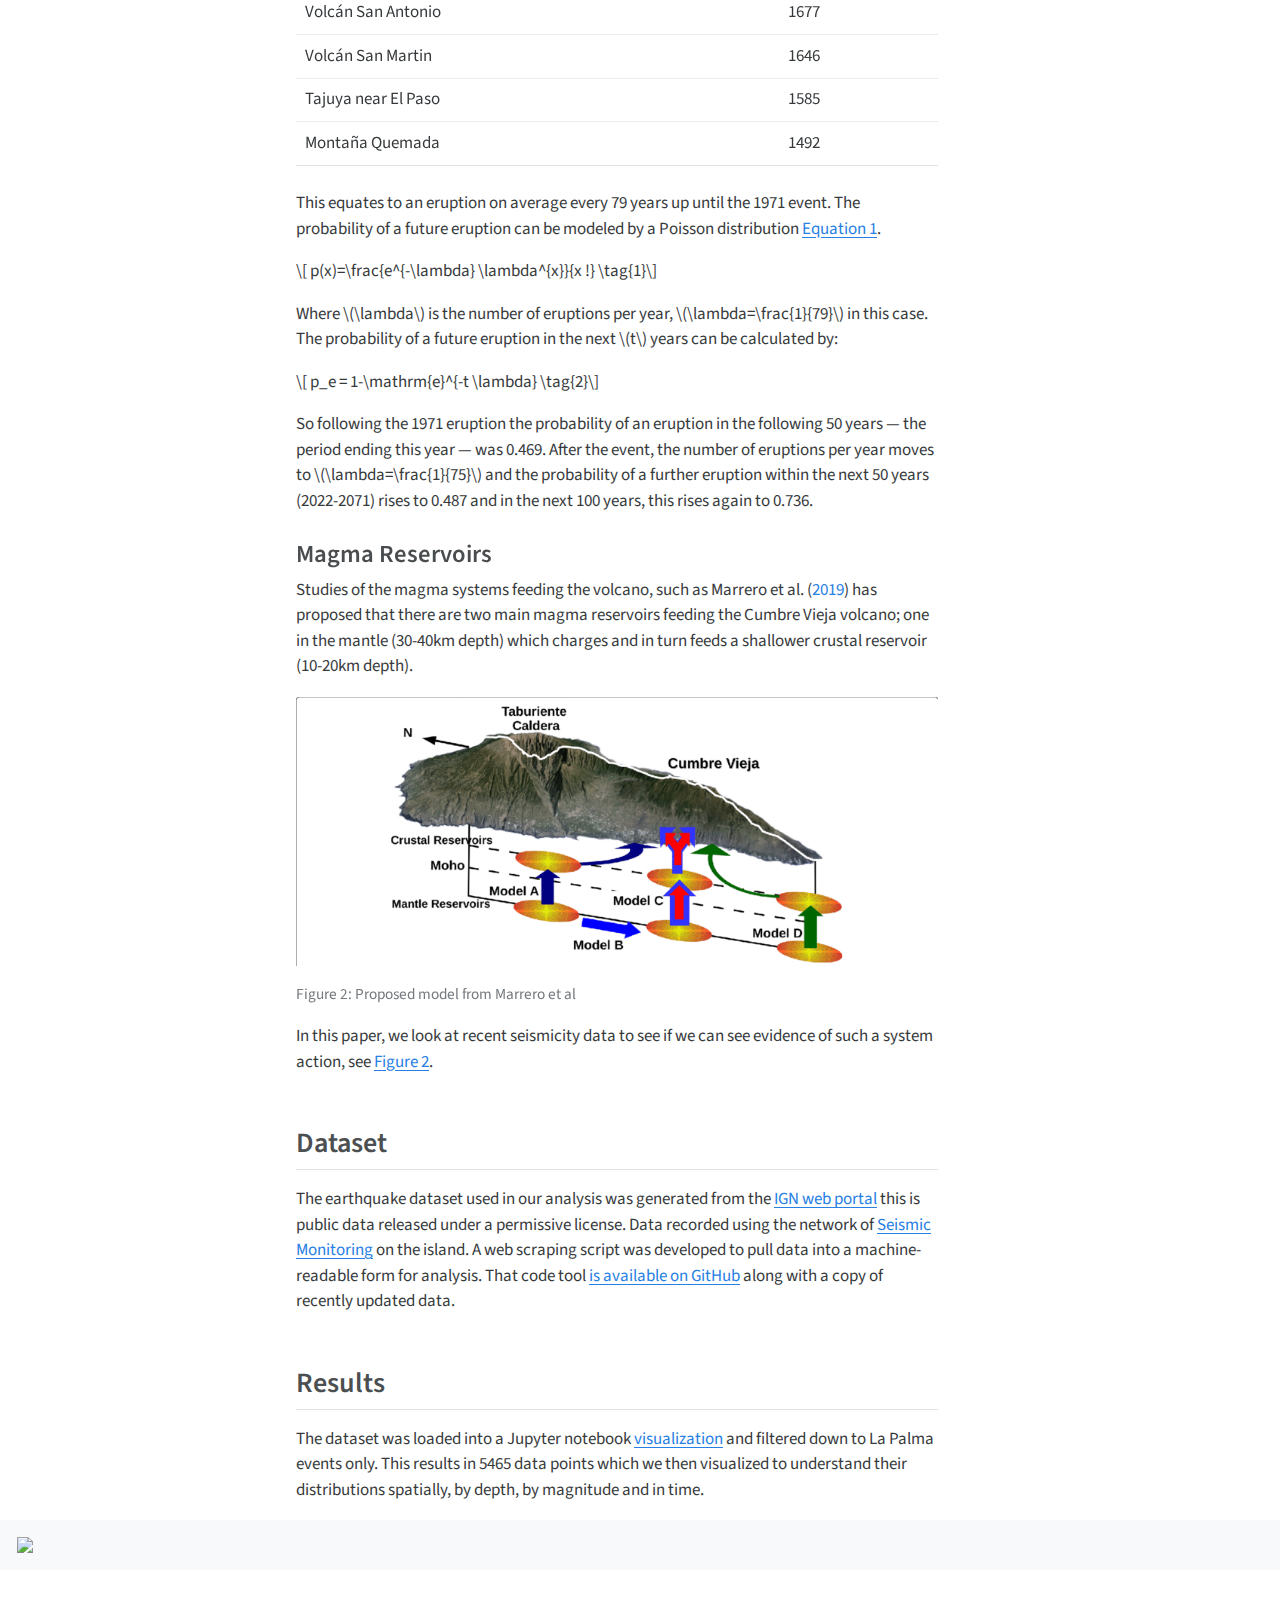
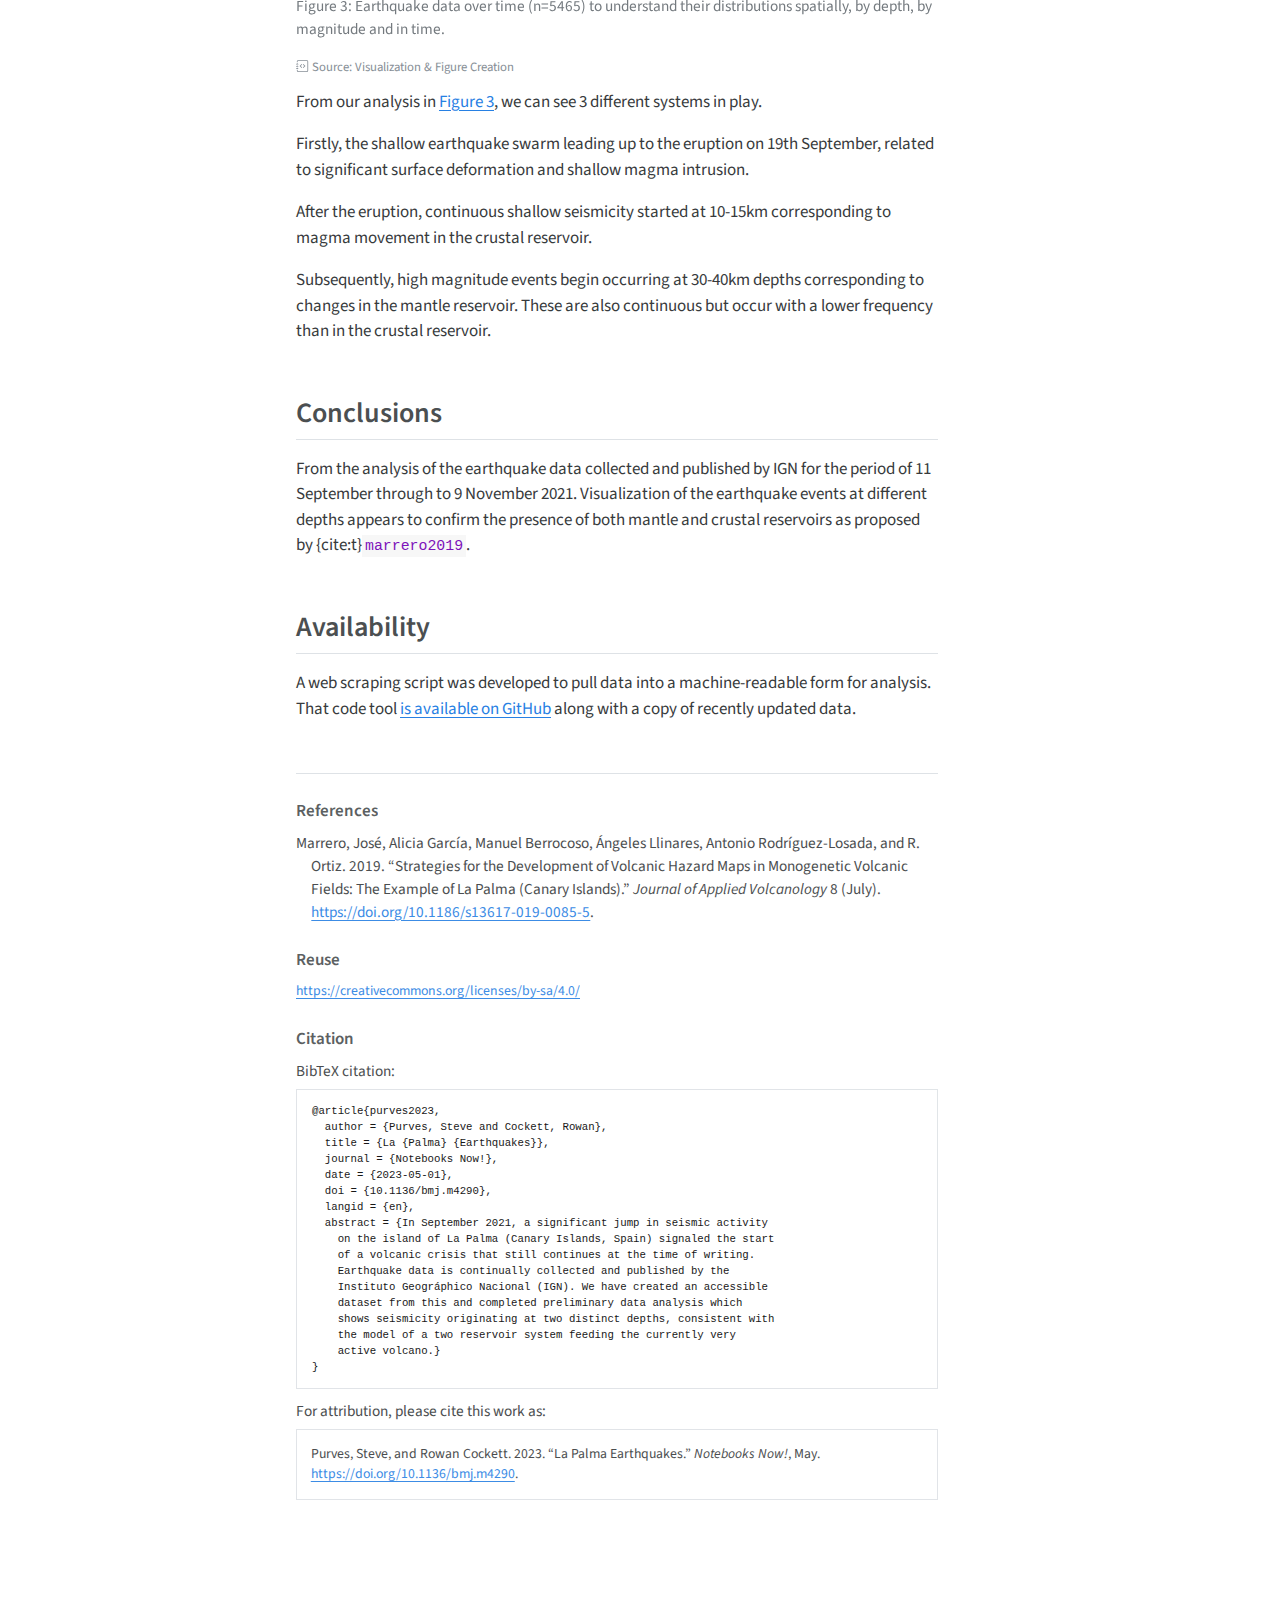
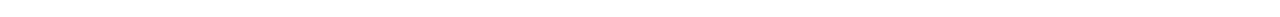
==== commit 8b4a9fa5: "Built site for gh-pages" ====
--- a/index.html
+++ b/index.html
@@ -2,7 +2,7 @@
 <html xmlns="http://www.w3.org/1999/xhtml" lang="en" xml:lang="en"><head>
 
 <meta charset="utf-8">
-<meta name="generator" content="quarto-1.4.322">
+<meta name="generator" content="quarto-1.4.352">
 
 <meta name="viewport" content="width=device-width, initial-scale=1.0, user-scalable=yes">
 
@@ -166,7 +166,7 @@
   <li><a href="#conclusions" id="toc-conclusions" class="nav-link" data-scroll-target="#conclusions">Conclusions</a></li>
   <li><a href="#availability" id="toc-availability" class="nav-link" data-scroll-target="#availability">Availability</a></li>
   </ul>
-<div class="quarto-alternate-notebooks"><h2>Notebooks</h2><ul><li><a href="notebooks/data-screening-preview.html"><i class="bi bi-journal-code"></i>Data Screening</a></li><li><a href="notebooks/seismic-monitoring-stations-preview.html"><i class="bi bi-journal-code"></i>Seismic Monitoring Stations</a></li><li><a href="notebooks/visualization-figure-creation-seaborn-preview.html"><i class="bi bi-journal-code"></i>Visualization &amp; Figure Creation</a></li></ul></div></nav>
+<div class="quarto-alternate-notebooks"><h2>Notebooks</h2><ul><li><a href="notebooks/visualization-figure-creation-seaborn-preview.html"><i class="bi bi-journal-code"></i>Visualization &amp; Figure Creation</a></li><li><a href="notebooks/seismic-monitoring-stations-preview.html"><i class="bi bi-journal-code"></i>Seismic Monitoring Stations</a></li><li><a href="notebooks/data-screening-preview.html"><i class="bi bi-journal-code"></i>Data Screening</a></li></ul></div></nav>
 </div>
 <div id="quarto-margin-sidebar" class="sidebar margin-sidebar">
 </div>
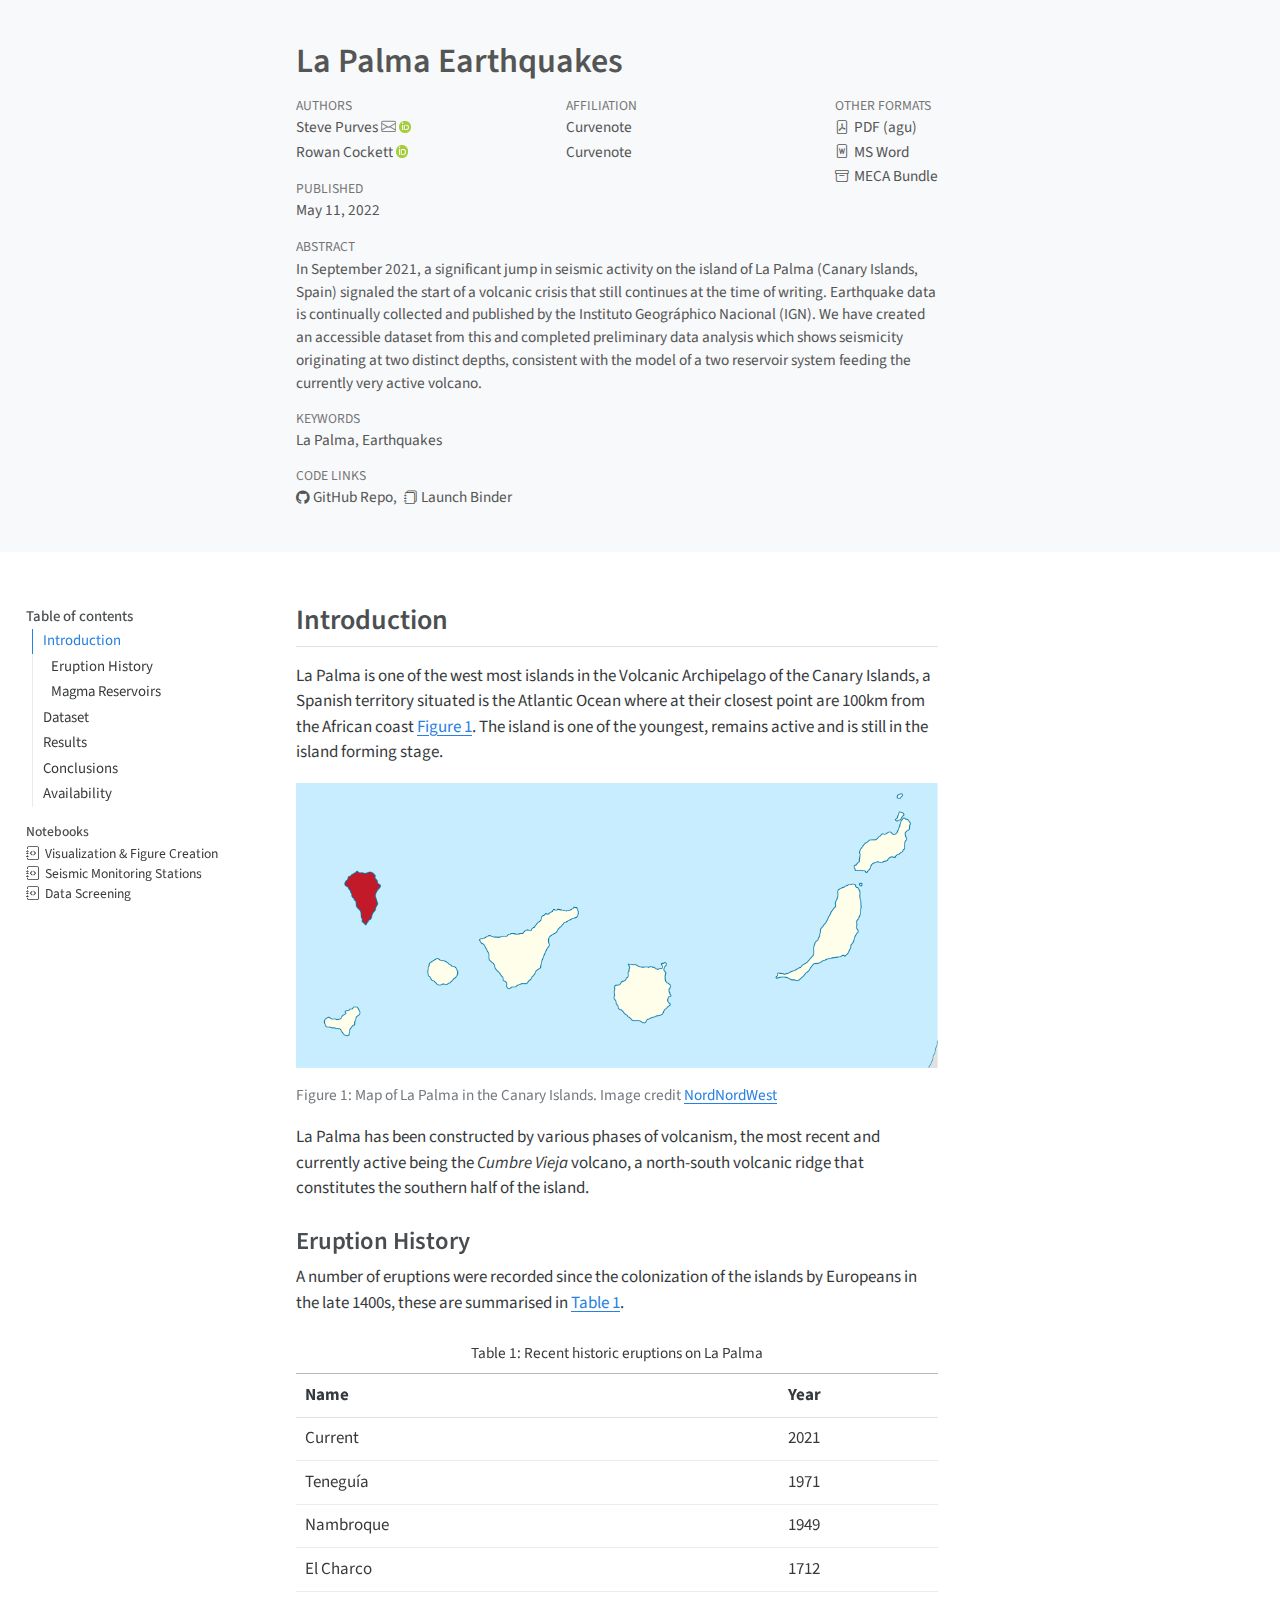
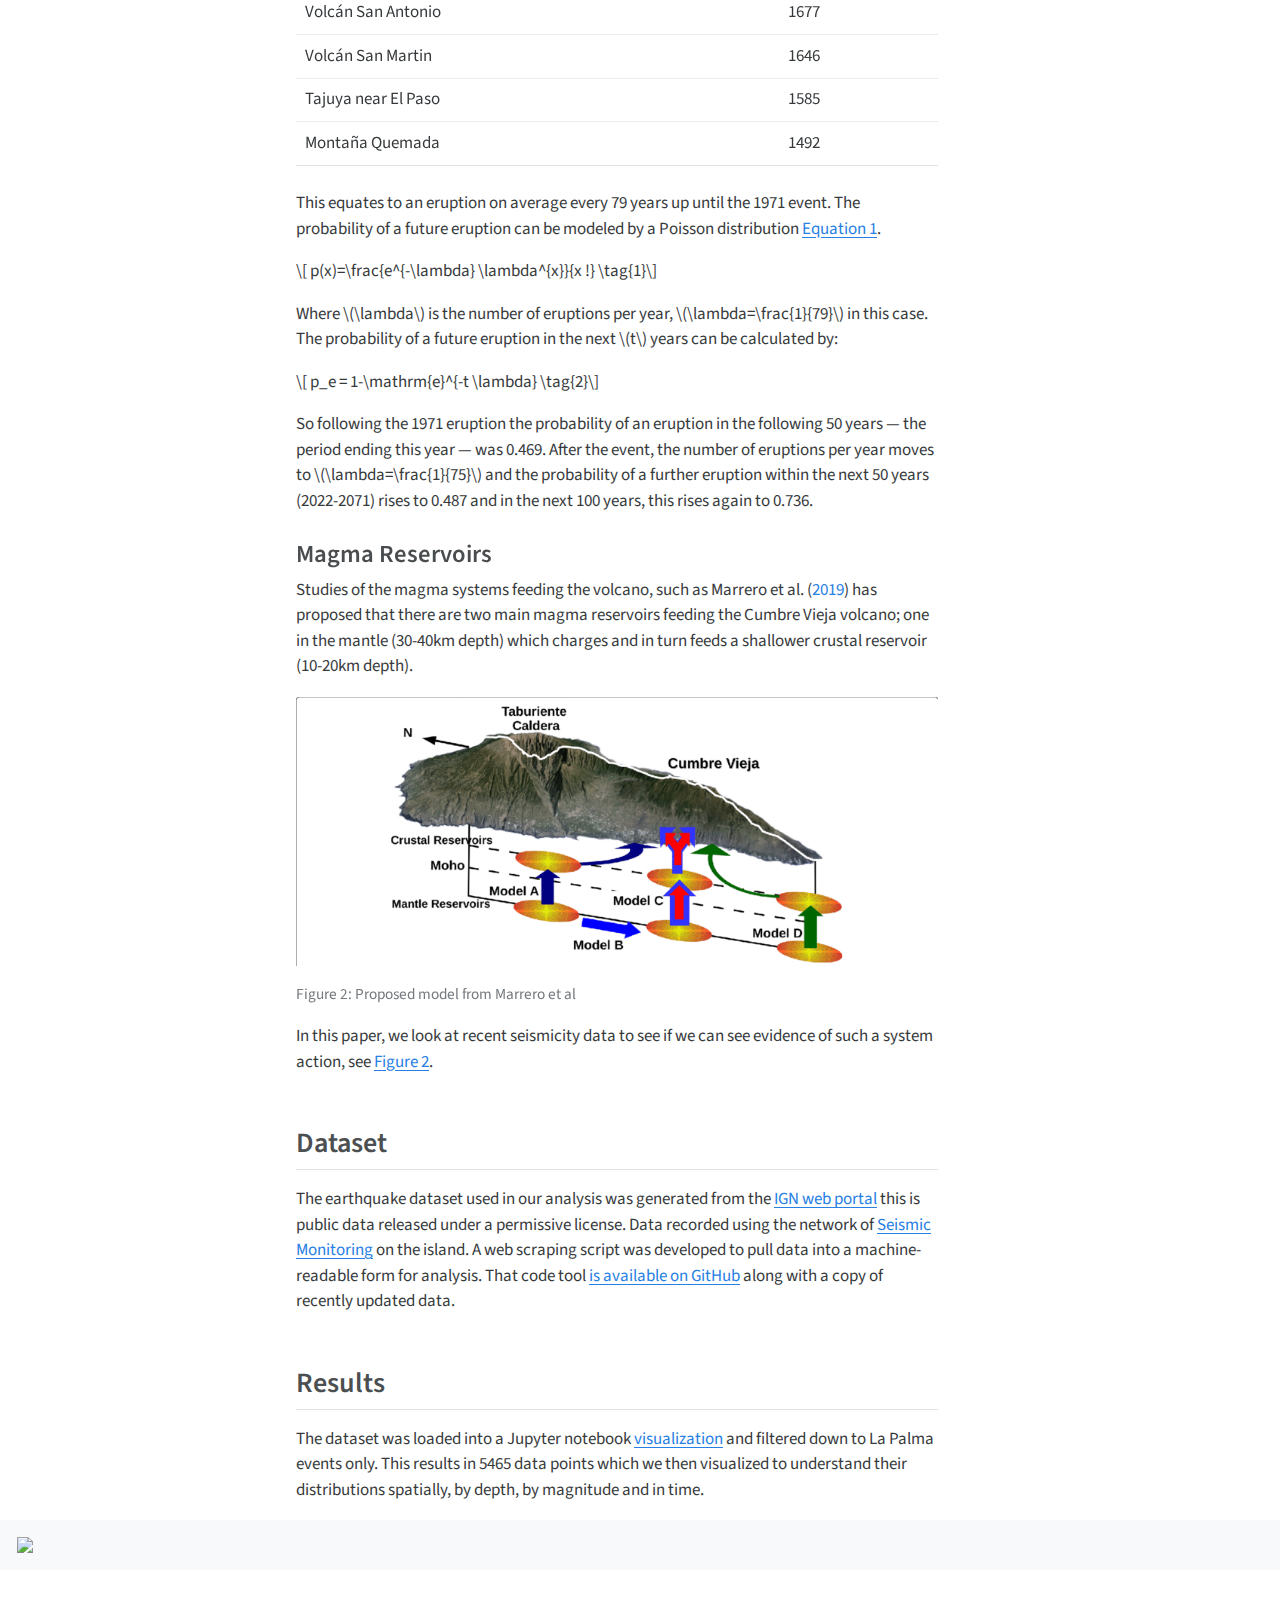
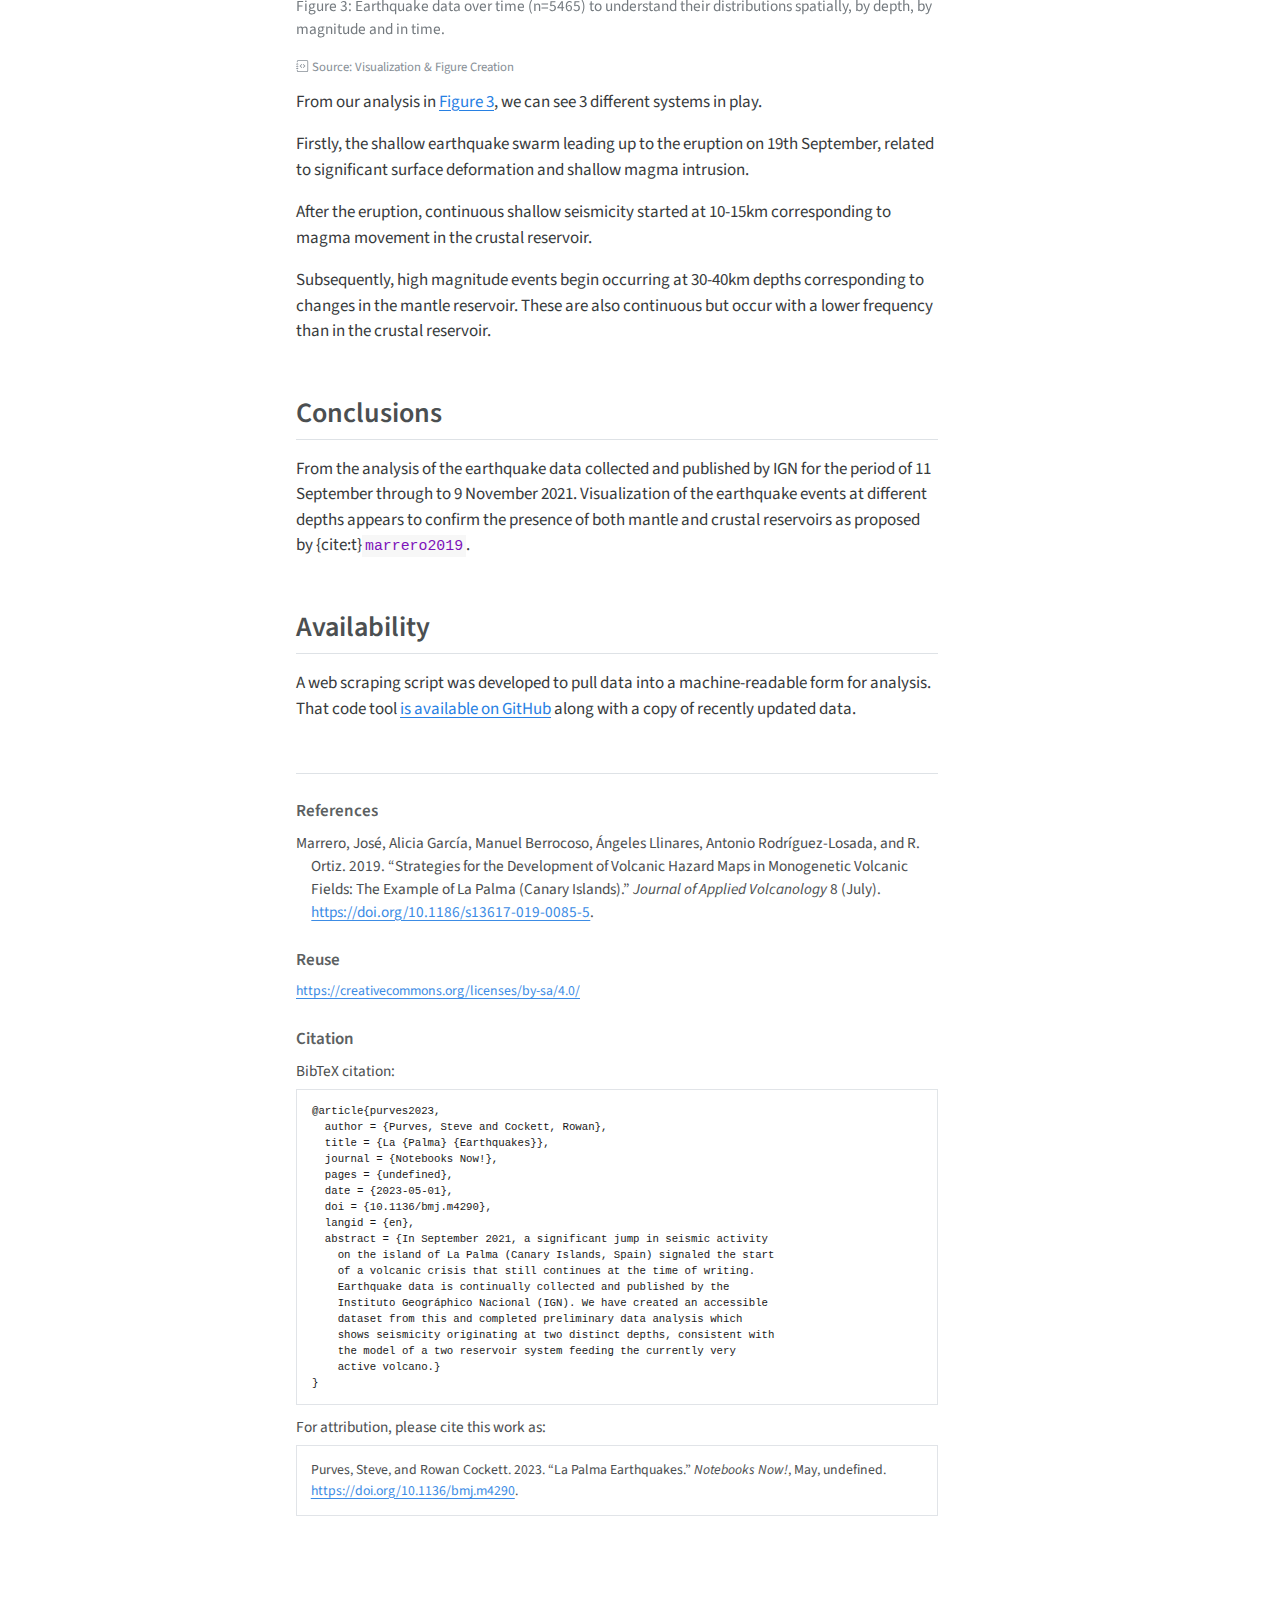
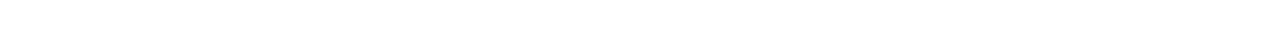
==== commit acd6e4a9: "Built site for gh-pages" ====
--- a/index.html
+++ b/index.html
@@ -2,7 +2,7 @@
 <html xmlns="http://www.w3.org/1999/xhtml" lang="en" xml:lang="en"><head>
 
 <meta charset="utf-8">
-<meta name="generator" content="quarto-1.4.352">
+<meta name="generator" content="quarto-1.4.354">
 
 <meta name="viewport" content="width=device-width, initial-scale=1.0, user-scalable=yes">
 
@@ -80,6 +80,7 @@
 <meta name="citation_year" content="2022">
 <meta name="citation_online_date" content="2022-05-11">
 <meta name="citation_language" content="en">
+<meta name="citation_firstpage" content="undefined">
 <meta name="citation_journal_title" content="Notebooks Now!">
 <meta name="citation_reference" content="citation_title=Strategies for the development of volcanic hazard maps in monogenetic volcanic fields: The example of La Palma (Canary Islands);,citation_author=José Marrero;,citation_author=Alicia García;,citation_author=Manuel Berrocoso;,citation_author=Ángeles Llinares;,citation_author=Antonio Rodríguez-Losada;,citation_author=R. Ortiz;,citation_publication_date=2019-07;,citation_cover_date=2019-07;,citation_year=2019;,citation_doi=10.1186/s13617-019-0085-5;,citation_volume=8;,citation_journal_title=Journal of Applied Volcanology;">
 </head>
@@ -298,6 +299,7 @@
   author = {Purves, Steve and Cockett, Rowan},
   title = {La {Palma} {Earthquakes}},
   journal = {Notebooks Now!},
+  pages = {undefined},
   date = {2023-05-01},
   doi = {10.1136/bmj.m4290},
   langid = {en},
@@ -313,7 +315,7 @@
 }
 </code><button title="Copy to Clipboard" class="code-copy-button"><i class="bi"></i></button></pre><div class="quarto-appendix-secondary-label">For attribution, please cite this work as:</div><div id="ref-purves2023" class="csl-entry quarto-appendix-citeas" role="listitem">
 Purves, Steve, and Rowan Cockett. 2023. <span>“La Palma
-Earthquakes.”</span> <em>Notebooks Now!</em>, May. <a href="https://doi.org/10.1136/bmj.m4290">https://doi.org/10.1136/bmj.m4290</a>.
+Earthquakes.”</span> <em>Notebooks Now!</em>, May, undefined. <a href="https://doi.org/10.1136/bmj.m4290">https://doi.org/10.1136/bmj.m4290</a>.
 </div></div></section></div></main>
 <!-- /main column -->
 <script id="quarto-html-after-body" type="application/javascript">
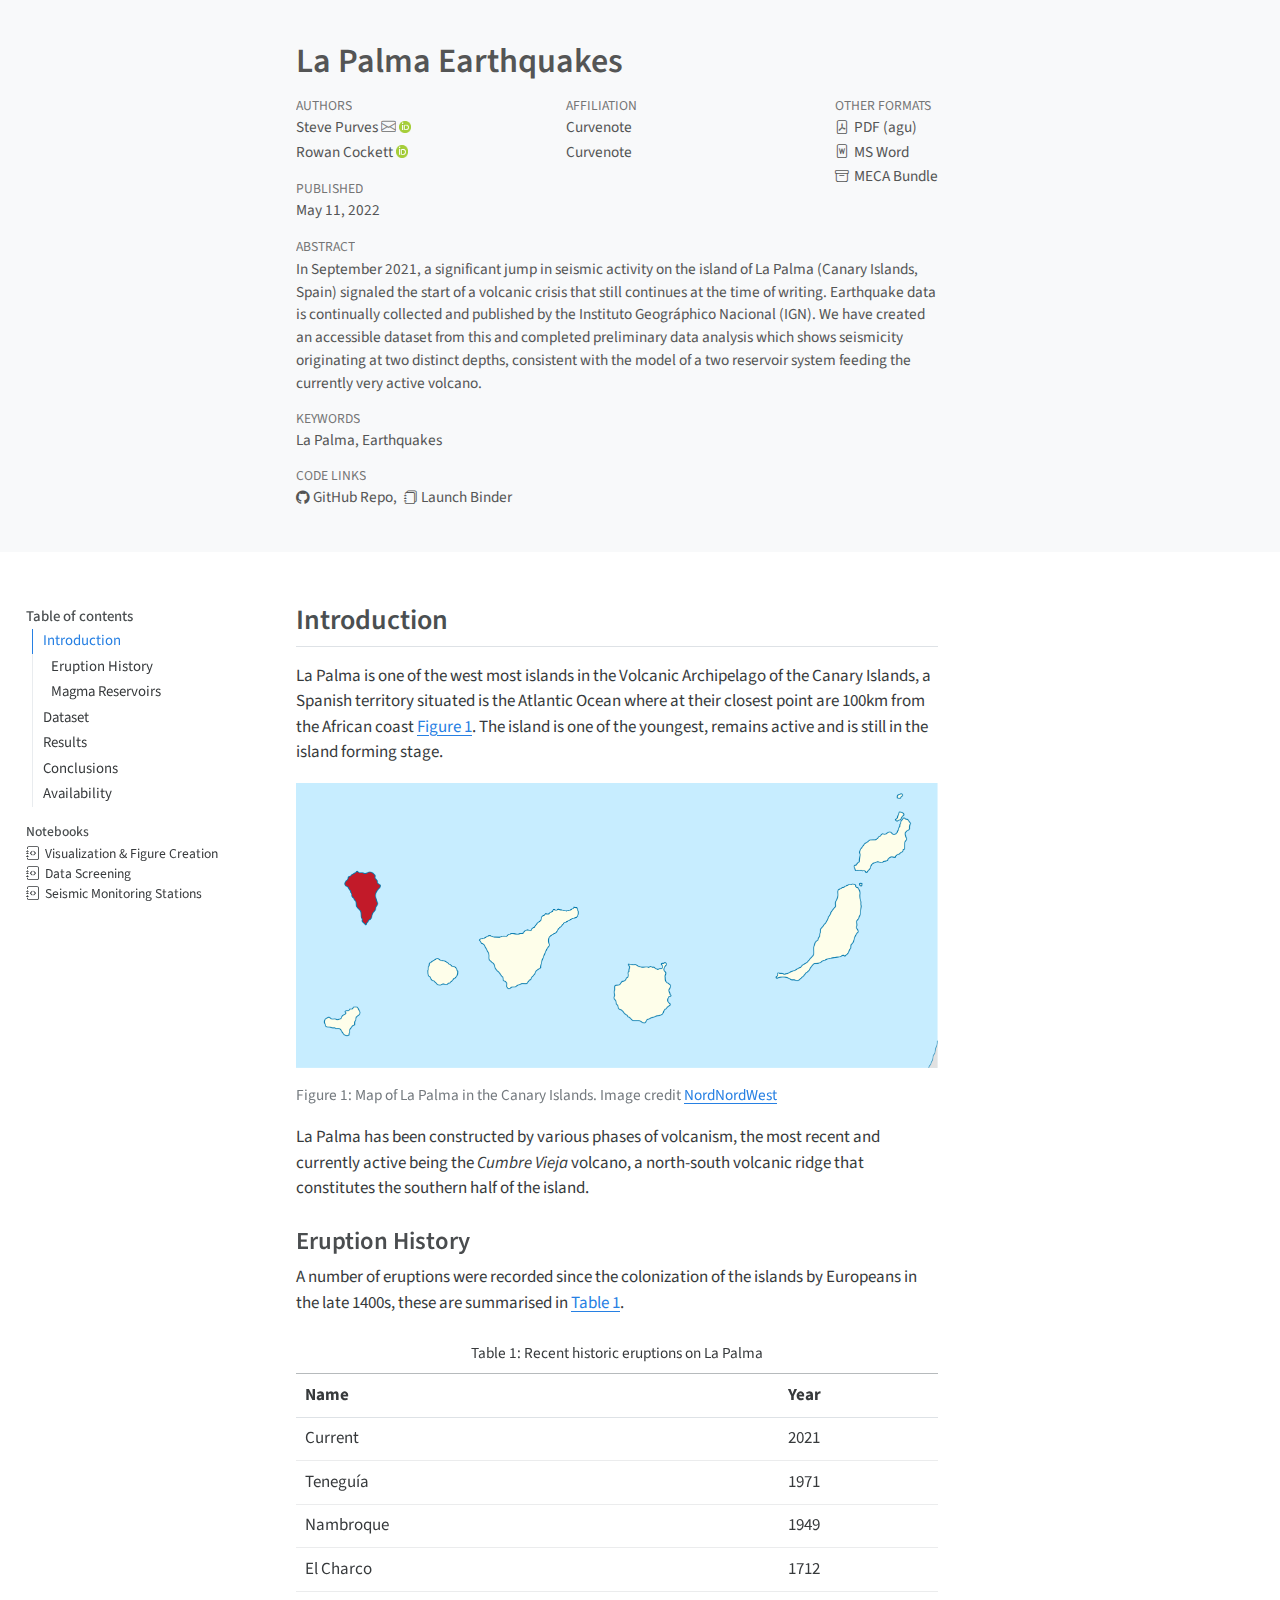
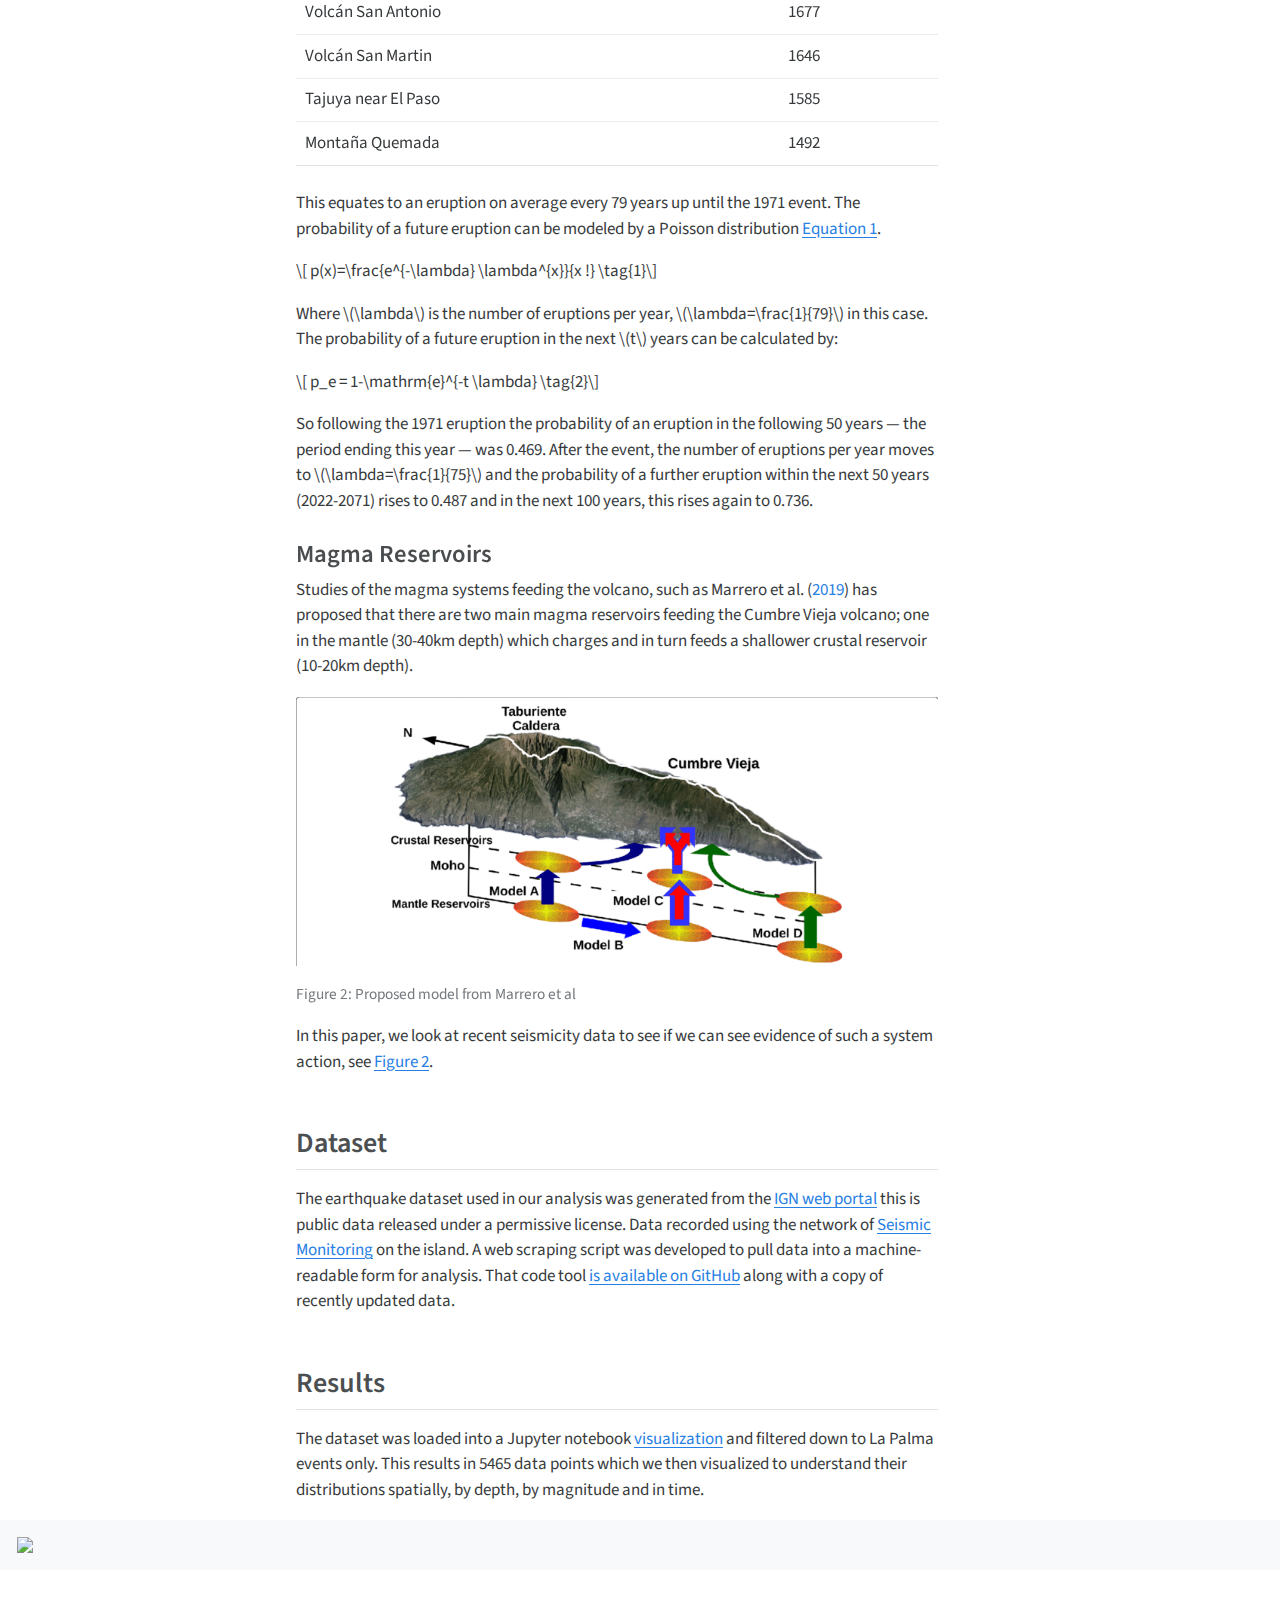
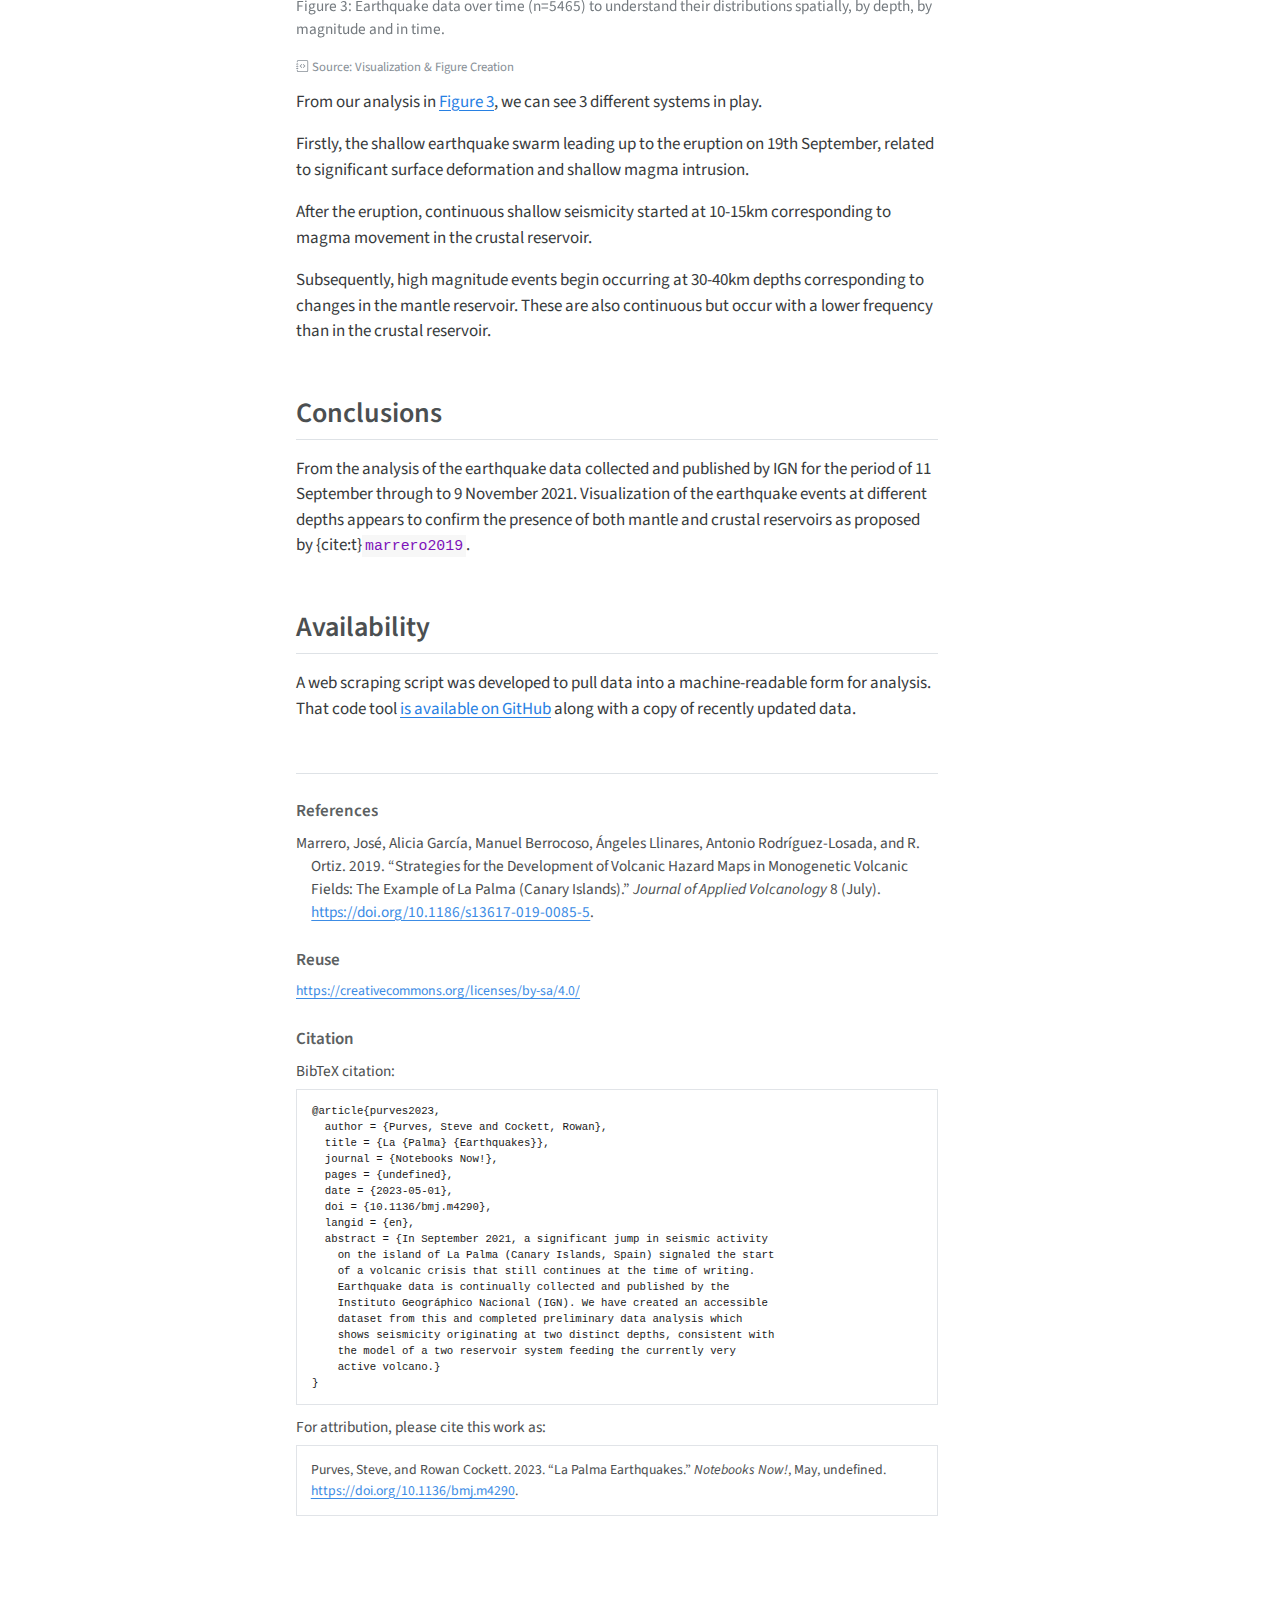
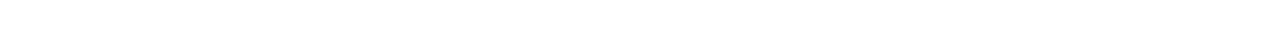
==== commit 7cca50f0: "Built site for gh-pages" ====
--- a/index.html
+++ b/index.html
@@ -2,7 +2,7 @@
 <html xmlns="http://www.w3.org/1999/xhtml" lang="en" xml:lang="en"><head>
 
 <meta charset="utf-8">
-<meta name="generator" content="quarto-1.4.354">
+<meta name="generator" content="quarto-1.4.358">
 
 <meta name="viewport" content="width=device-width, initial-scale=1.0, user-scalable=yes">
 
@@ -167,7 +167,7 @@
   <li><a href="#conclusions" id="toc-conclusions" class="nav-link" data-scroll-target="#conclusions">Conclusions</a></li>
   <li><a href="#availability" id="toc-availability" class="nav-link" data-scroll-target="#availability">Availability</a></li>
   </ul>
-<div class="quarto-alternate-notebooks"><h2>Notebooks</h2><ul><li><a href="notebooks/visualization-figure-creation-seaborn-preview.html"><i class="bi bi-journal-code"></i>Visualization &amp; Figure Creation</a></li><li><a href="notebooks/seismic-monitoring-stations-preview.html"><i class="bi bi-journal-code"></i>Seismic Monitoring Stations</a></li><li><a href="notebooks/data-screening-preview.html"><i class="bi bi-journal-code"></i>Data Screening</a></li></ul></div></nav>
+<div class="quarto-alternate-notebooks"><h2>Notebooks</h2><ul><li><a href="notebooks/visualization-figure-creation-seaborn-preview.html"><i class="bi bi-journal-code"></i>Visualization &amp; Figure Creation</a></li><li><a href="notebooks/data-screening-preview.html"><i class="bi bi-journal-code"></i>Data Screening</a></li><li><a href="notebooks/seismic-monitoring-stations-preview.html"><i class="bi bi-journal-code"></i>Seismic Monitoring Stations</a></li></ul></div></nav>
 </div>
 <div id="quarto-margin-sidebar" class="sidebar margin-sidebar">
 </div>
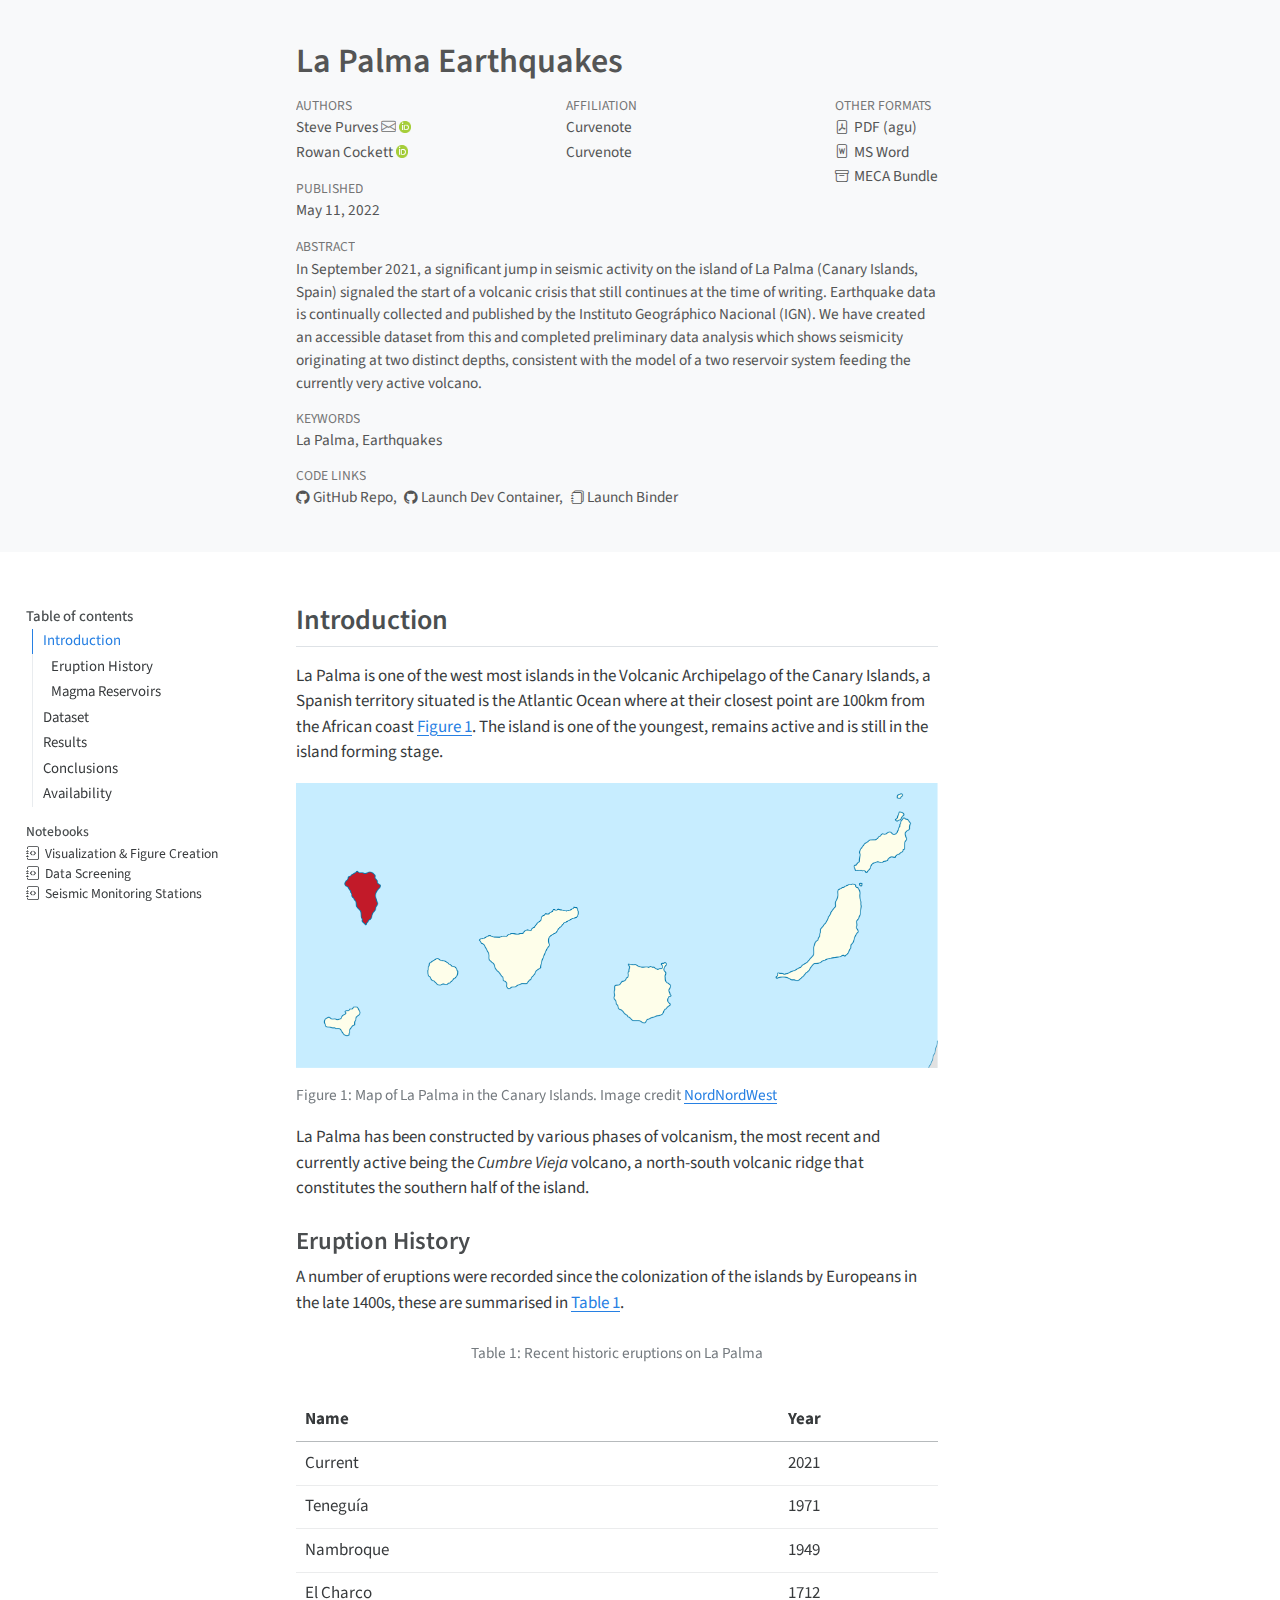
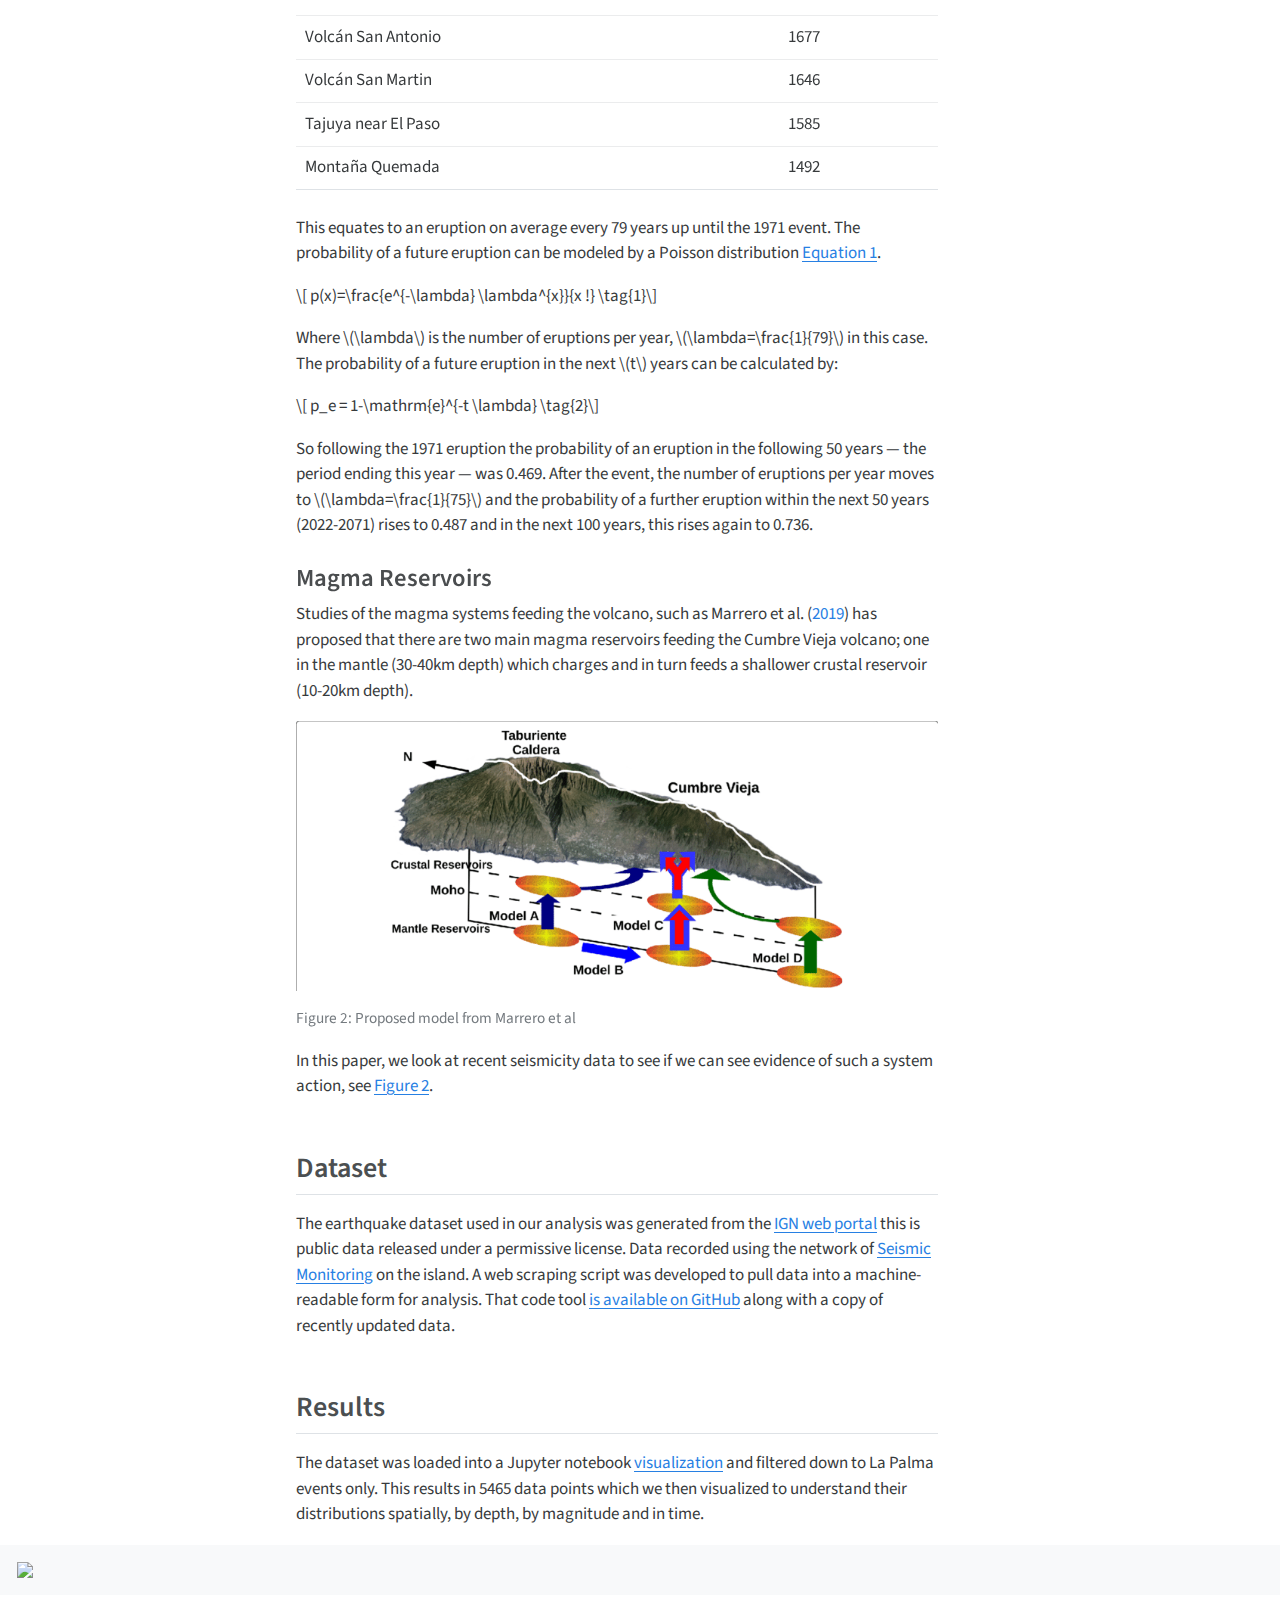
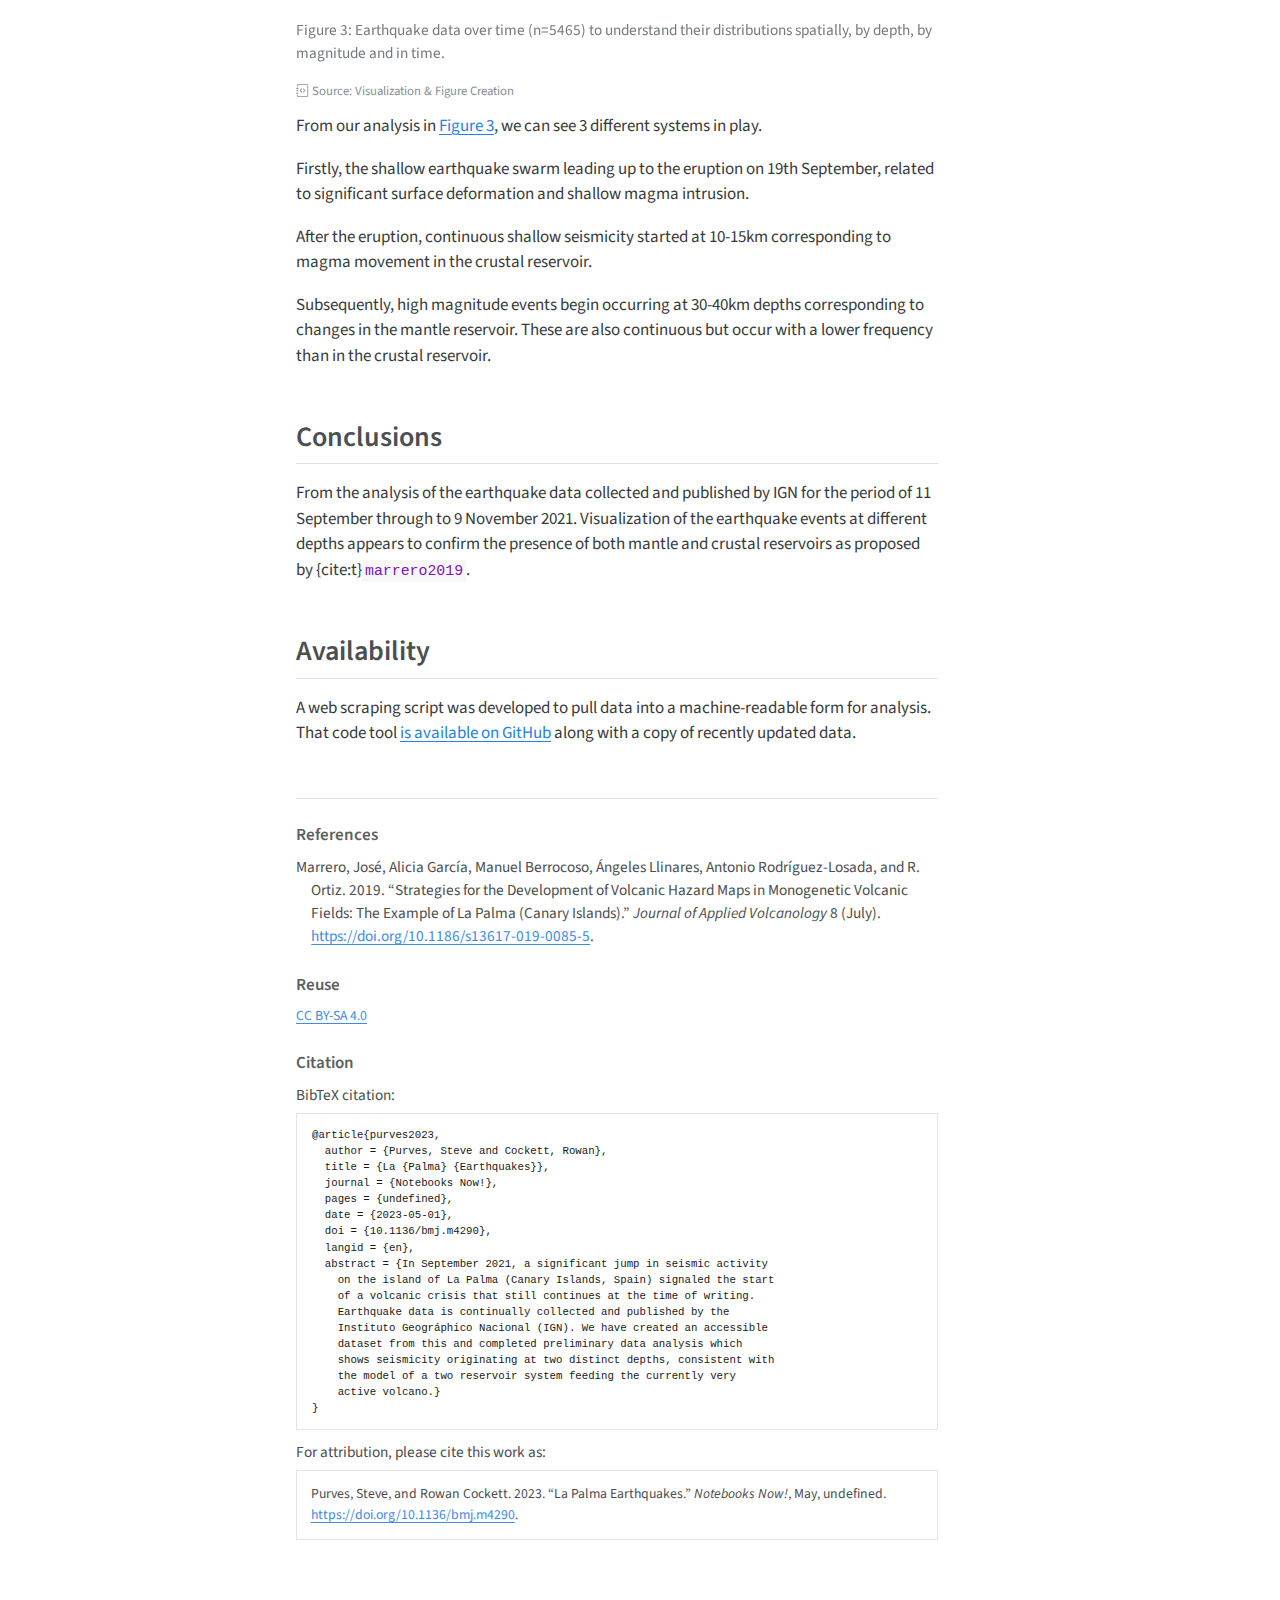
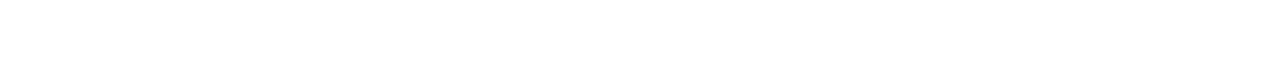
==== commit 0cfb6cf0: "Built site for gh-pages" ====
--- a/index.html
+++ b/index.html
@@ -2,7 +2,7 @@
 <html xmlns="http://www.w3.org/1999/xhtml" lang="en" xml:lang="en"><head>
 
 <meta charset="utf-8">
-<meta name="generator" content="quarto-1.4.358">
+<meta name="generator" content="quarto-1.4.369">
 
 <meta name="viewport" content="width=device-width, initial-scale=1.0, user-scalable=yes">
 
@@ -28,6 +28,7 @@
 div.csl-bib-body { }
 div.csl-entry {
   clear: both;
+  margin-bottom: 0em;
 }
 .hanging-indent div.csl-entry {
   margin-left:2em;
@@ -56,6 +57,9 @@
 <script src="site_libs/bootstrap/bootstrap.min.js"></script>
 <link href="site_libs/bootstrap/bootstrap-icons.css" rel="stylesheet">
 <link href="site_libs/bootstrap/bootstrap.min.css" rel="stylesheet" id="quarto-bootstrap" data-mode="light">
+<script src="site_libs/quarto-contrib/glightbox/glightbox.min.js"></script>
+<link href="site_libs/quarto-contrib/glightbox/glightbox.min.css" rel="stylesheet">
+<link href="site_libs/quarto-contrib/glightbox/lightbox.css" rel="stylesheet">
 <script async="" src="https://hypothes.is/embed.js"></script>
 <script>
   window.document.addEventListener("DOMContentLoaded", function (_event) {
@@ -150,7 +154,7 @@
     </div>
 
     <div class="quarto-other-links-text-target">
-    <div class="quarto-code-links"><div class="quarto-title-meta-heading">Code Links</div><div class="quarto-title-meta-contents"><span style="padding-right: 0.5em;"><a href="https://github.com/Notebooks-Now/submission-quarto-full/" target="_blank"><i class="bi bi-github"></i>GitHub Repo</a>,</span><span><a href="https://mybinder.org/v2/gh/Notebooks-Now/submission-quarto-full/HEAD?urlpath=vscode" target="_blank"><i class="bi bi-journals"></i>Launch Binder</a></span></div></div></div>  </div>
+    <div class="quarto-code-links"><div class="quarto-title-meta-heading">Code Links</div><div class="quarto-title-meta-contents"><span style="padding-right: 0.5em;"><a href="https://github.com/Notebooks-Now/submission-quarto-full/" target="_blank"><i class="bi bi-github"></i>GitHub Repo</a>,</span><span style="padding-right: 0.5em;"><a href="https://github.com/codespaces/new/Notebooks-Now/submission-quarto-full?resume=1" target="_blank"><i class="bi bi-github"></i>Launch Dev Container</a>,</span><span><a href="https://mybinder.org/v2/gh/Notebooks-Now/submission-quarto-full/HEAD?urlpath=vscode" target="_blank"><i class="bi bi-journals"></i>Launch Binder</a></span></div></div></div>  </div>
 </header><div id="quarto-content" class="page-columns page-rows-contents page-layout-article toc-left">
 <div id="quarto-sidebar-toc-left" class="sidebar toc-left">
   <nav id="TOC" role="doc-toc" class="toc-active">
@@ -180,10 +184,14 @@
 <section id="introduction" class="level2">
 <h2 class="anchored" data-anchor-id="introduction">Introduction</h2>
 <p>La Palma is one of the west most islands in the Volcanic Archipelago of the Canary Islands, a Spanish territory situated is the Atlantic Ocean where at their closest point are 100km from the African coast <a href="#fig-map" class="quarto-xref">Figure&nbsp;1</a>. The island is one of the youngest, remains active and is still in the island forming stage.</p>
-<div id="fig-map" class="quarto-figure quarto-figure-center anchored">
-<figure class="figure">
-<p><img src="images/la-palma-map.png" class="img-fluid figure-img" style="width:100.0%" data-align="center"></p>
-<figcaption class="figure-caption">Figure&nbsp;1: Map of La Palma in the Canary Islands. Image credit <a href="https://commons.wikimedia.org/w/index.php?curid=76638603">NordNordWest</a></figcaption>
+<div id="fig-map" class="quarto-figure quarto-figure-center anchored" data-align="center" width="100%">
+<figure class="quarto-float quarto-float-fig figure">
+<div aria-describedby="fig-map-caption-0ceaefa1-69ba-4598-a22c-09a6ac19f8ca">
+<a href="images/la-palma-map.png" class="lightbox" data-gallery="quarto-lightbox-gallery-1" data-description="Figure&nbsp;1: Map of La Palma in the Canary Islands. Image credit NordNordWest"><img src="images/la-palma-map.png" class="img-fluid figure-img" style="width:100.0%" data-align="center"></a>
+</div>
+<figcaption class="figure quarto-float-caption quarto-float-fig" id="fig-map-caption-0ceaefa1-69ba-4598-a22c-09a6ac19f8ca">
+Figure&nbsp;1: Map of La Palma in the Canary Islands. Image credit <a href="https://commons.wikimedia.org/w/index.php?curid=76638603">NordNordWest</a>
+</figcaption>
 </figure>
 </div>
 <p>La Palma has been constructed by various phases of volcanism, the most recent and currently active being the <em>Cumbre Vieja</em> volcano, a north-south volcanic ridge that constitutes the southern half of the island.</p>
@@ -191,8 +199,12 @@
 <h3 class="anchored" data-anchor-id="eruption-history">Eruption History</h3>
 <p>A number of eruptions were recorded since the colonization of the islands by Europeans in the late 1400s, these are summarised in <a href="#tbl-history" class="quarto-xref">Table&nbsp;1</a>.</p>
 <div id="tbl-history" class="anchored">
+<figure class="quarto-float quarto-float-tbl figure">
+<figcaption class="table quarto-float-caption quarto-float-tbl" id="tbl-history-caption-0ceaefa1-69ba-4598-a22c-09a6ac19f8ca">
+Table&nbsp;1: Recent historic eruptions on La Palma
+</figcaption>
+<div aria-describedby="tbl-history-caption-0ceaefa1-69ba-4598-a22c-09a6ac19f8ca">
 <table class="table">
-<caption>Table&nbsp;1: Recent historic eruptions on La Palma</caption>
 <thead>
 <tr class="header">
 <th>Name</th>
@@ -234,6 +246,8 @@
 </tr>
 </tbody>
 </table>
+</div>
+</figure>
 </div>
 <p>This equates to an eruption on average every 79 years up until the 1971 event. The probability of a future eruption can be modeled by a Poisson distribution <a href="#eq-poisson" class="quarto-xref">Equation&nbsp;1</a>.</p>
 <p><span id="eq-poisson"><span class="math display">\[
@@ -248,10 +262,14 @@
 <section id="magma-reservoirs" class="level3">
 <h3 class="anchored" data-anchor-id="magma-reservoirs">Magma Reservoirs</h3>
 <p>Studies of the magma systems feeding the volcano, such as <span class="citation" data-cites="marrero2019">Marrero et al. (<a href="#ref-marrero2019" role="doc-biblioref">2019</a>)</span> has proposed that there are two main magma reservoirs feeding the Cumbre Vieja volcano; one in the mantle (30-40km depth) which charges and in turn feeds a shallower crustal reservoir (10-20km depth).</p>
-<div id="fig-reservoirs" class="quarto-figure quarto-figure-center anchored">
-<figure class="figure">
-<p><img src="images/reservoirs.png" class="img-fluid figure-img" style="width:100.0%" data-align="center"></p>
-<figcaption class="figure-caption">Figure&nbsp;2: Proposed model from Marrero et al</figcaption>
+<div id="fig-reservoirs" class="quarto-figure quarto-figure-center anchored" data-align="center" width="100%">
+<figure class="quarto-float quarto-float-fig figure">
+<div aria-describedby="fig-reservoirs-caption-0ceaefa1-69ba-4598-a22c-09a6ac19f8ca">
+<a href="images/reservoirs.png" class="lightbox" data-gallery="quarto-lightbox-gallery-2" data-description="Figure&nbsp;2: Proposed model from Marrero et al"><img src="images/reservoirs.png" class="img-fluid figure-img" style="width:100.0%" data-align="center"></a>
+</div>
+<figcaption class="figure quarto-float-caption quarto-float-fig" id="fig-reservoirs-caption-0ceaefa1-69ba-4598-a22c-09a6ac19f8ca">
+Figure&nbsp;2: Proposed model from Marrero et al
+</figcaption>
 </figure>
 </div>
 <p>In this paper, we look at recent seismicity data to see if we can see evidence of such a system action, see <a href="#fig-reservoirs" class="quarto-xref">Figure&nbsp;2</a>.</p>
@@ -268,9 +286,13 @@
 <div id="cell-fig-timeline" class="cell page-columns page-full" data-execution_count="6">
 <div class="cell-output cell-output-display page-columns page-full">
 <div id="fig-timeline" class="quarto-figure quarto-figure-center anchored page-columns page-full">
-<figure class="figure page-columns page-full">
-<p class="page-columns page-full"><img src="article_files/figure-html/fig-timeline-output-1.png" class="img-fluid figure-img column-screen-inset-shaded"></p>
-<figcaption class="figure-caption">Figure&nbsp;3: Earthquake data over time (n=5465) to understand their distributions spatially, by depth, by magnitude and in time.</figcaption>
+<figure class="quarto-float quarto-float-fig figure page-columns page-full">
+<div aria-describedby="fig-timeline-caption-0ceaefa1-69ba-4598-a22c-09a6ac19f8ca" class="page-columns page-full">
+<a href="article_files/figure-html/fig-timeline-output-1.png" class="lightbox page-columns page-full" data-gallery="quarto-lightbox-gallery-3" data-description="Figure&nbsp;3: Earthquake data over time (n=5465) to understand their distributions spatially, by depth, by magnitude and in time."><img src="article_files/figure-html/fig-timeline-output-1.png" class="img-fluid figure-img column-screen-inset-shaded"></a>
+</div>
+<figcaption class="figure quarto-float-caption quarto-float-fig" id="fig-timeline-caption-0ceaefa1-69ba-4598-a22c-09a6ac19f8ca">
+Figure&nbsp;3: Earthquake data over time (n=5465) to understand their distributions spatially, by depth, by magnitude and in time.
+</figcaption>
 </figure>
 </div>
 </div>
@@ -291,11 +313,11 @@
 
 </section>
 
-<div id="quarto-appendix" class="default"><section class="quarto-appendix-contents" role="doc-bibliography"><h2 class="anchored quarto-appendix-heading">References</h2><div id="refs" class="references csl-bib-body hanging-indent" role="list">
+<div id="quarto-appendix" class="default"><section class="quarto-appendix-contents" role="doc-bibliography"><h2 class="anchored quarto-appendix-heading">References</h2><div id="refs" class="references csl-bib-body hanging-indent" data-entry-spacing="0" role="list">
 <div id="ref-marrero2019" class="csl-entry" role="listitem">
 Marrero, José, Alicia García, Manuel Berrocoso, Ángeles Llinares, Antonio Rodríguez-Losada, and R. Ortiz. 2019. <span>“Strategies for the Development of Volcanic Hazard Maps in Monogenetic Volcanic Fields: The Example of <span>La</span> <span>Palma</span> (<span>Canary</span> <span>Islands</span>).”</span> <em>Journal of Applied Volcanology</em> 8 (July). <a href="https://doi.org/10.1186/s13617-019-0085-5">https://doi.org/10.1186/s13617-019-0085-5</a>.
 </div>
-</div></section><section class="quarto-appendix-contents"><h2 class="anchored quarto-appendix-heading">Reuse</h2><div id="quarto-reuse" class="quarto-appendix-contents"><div><a rel="license" href="https://creativecommons.org/licenses/by-sa/4.0/">https://creativecommons.org/licenses/by-sa/4.0/</a></div></div></section><section class="quarto-appendix-contents"><h2 class="anchored quarto-appendix-heading">Citation</h2><div><div class="quarto-appendix-secondary-label">BibTeX citation:</div><pre class="sourceCode code-with-copy quarto-appendix-bibtex"><code class="sourceCode bibtex">@article{purves2023,
+</div></section><section class="quarto-appendix-contents"><h2 class="anchored quarto-appendix-heading">Reuse</h2><div id="quarto-reuse" class="quarto-appendix-contents"><div><a rel="license" href="https://creativecommons.org/licenses/by-sa/4.0/">CC BY-SA 4.0</a></div></div></section><section class="quarto-appendix-contents"><h2 class="anchored quarto-appendix-heading">Citation</h2><div><div class="quarto-appendix-secondary-label">BibTeX citation:</div><pre class="sourceCode code-with-copy quarto-appendix-bibtex"><code class="sourceCode bibtex">@article{purves2023,
   author = {Purves, Steve and Cockett, Rowan},
   title = {La {Palma} {Earthquakes}},
   journal = {Notebooks Now!},
@@ -663,6 +685,7 @@
 });
 </script>
 </div> <!-- /content -->
+<script>var lightboxQuarto = GLightbox({"descPosition":"bottom","closeEffect":"zoom","openEffect":"zoom","selector":".lightbox","loop":true});</script>
 
 
 
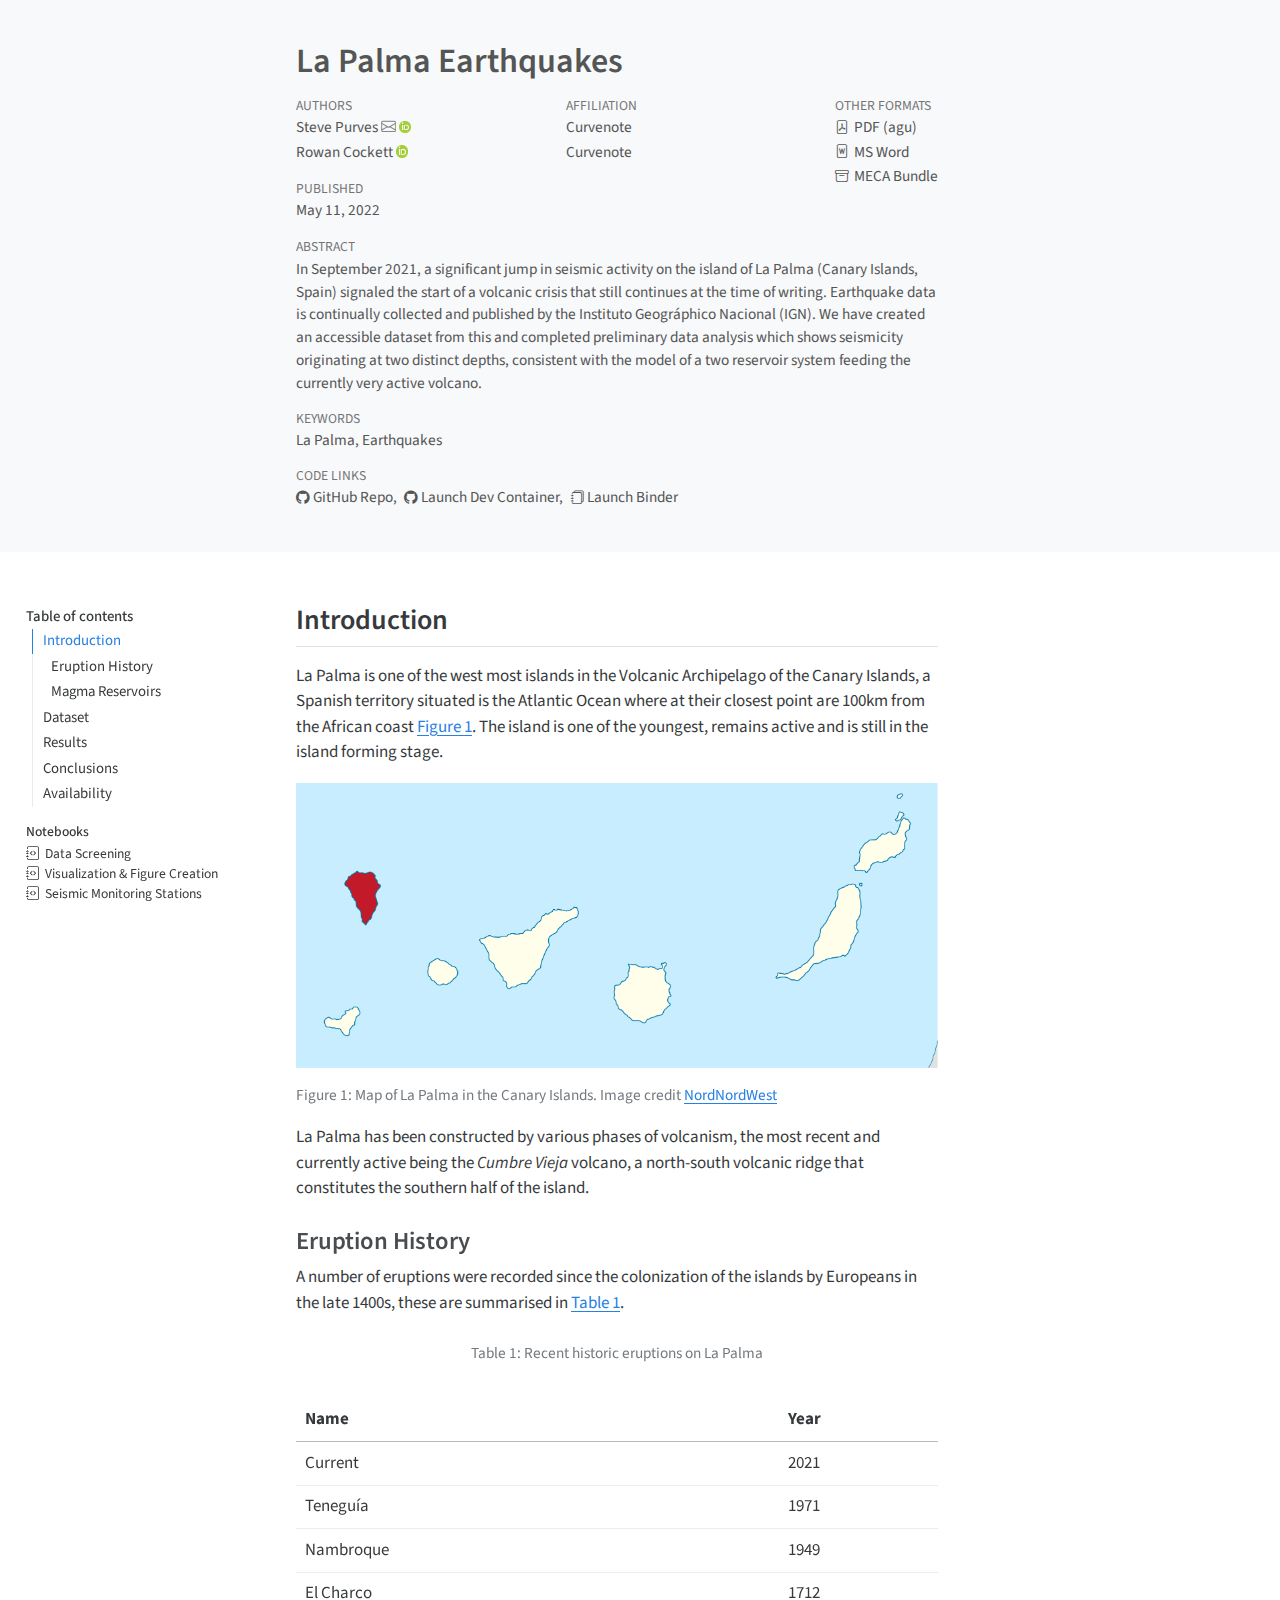
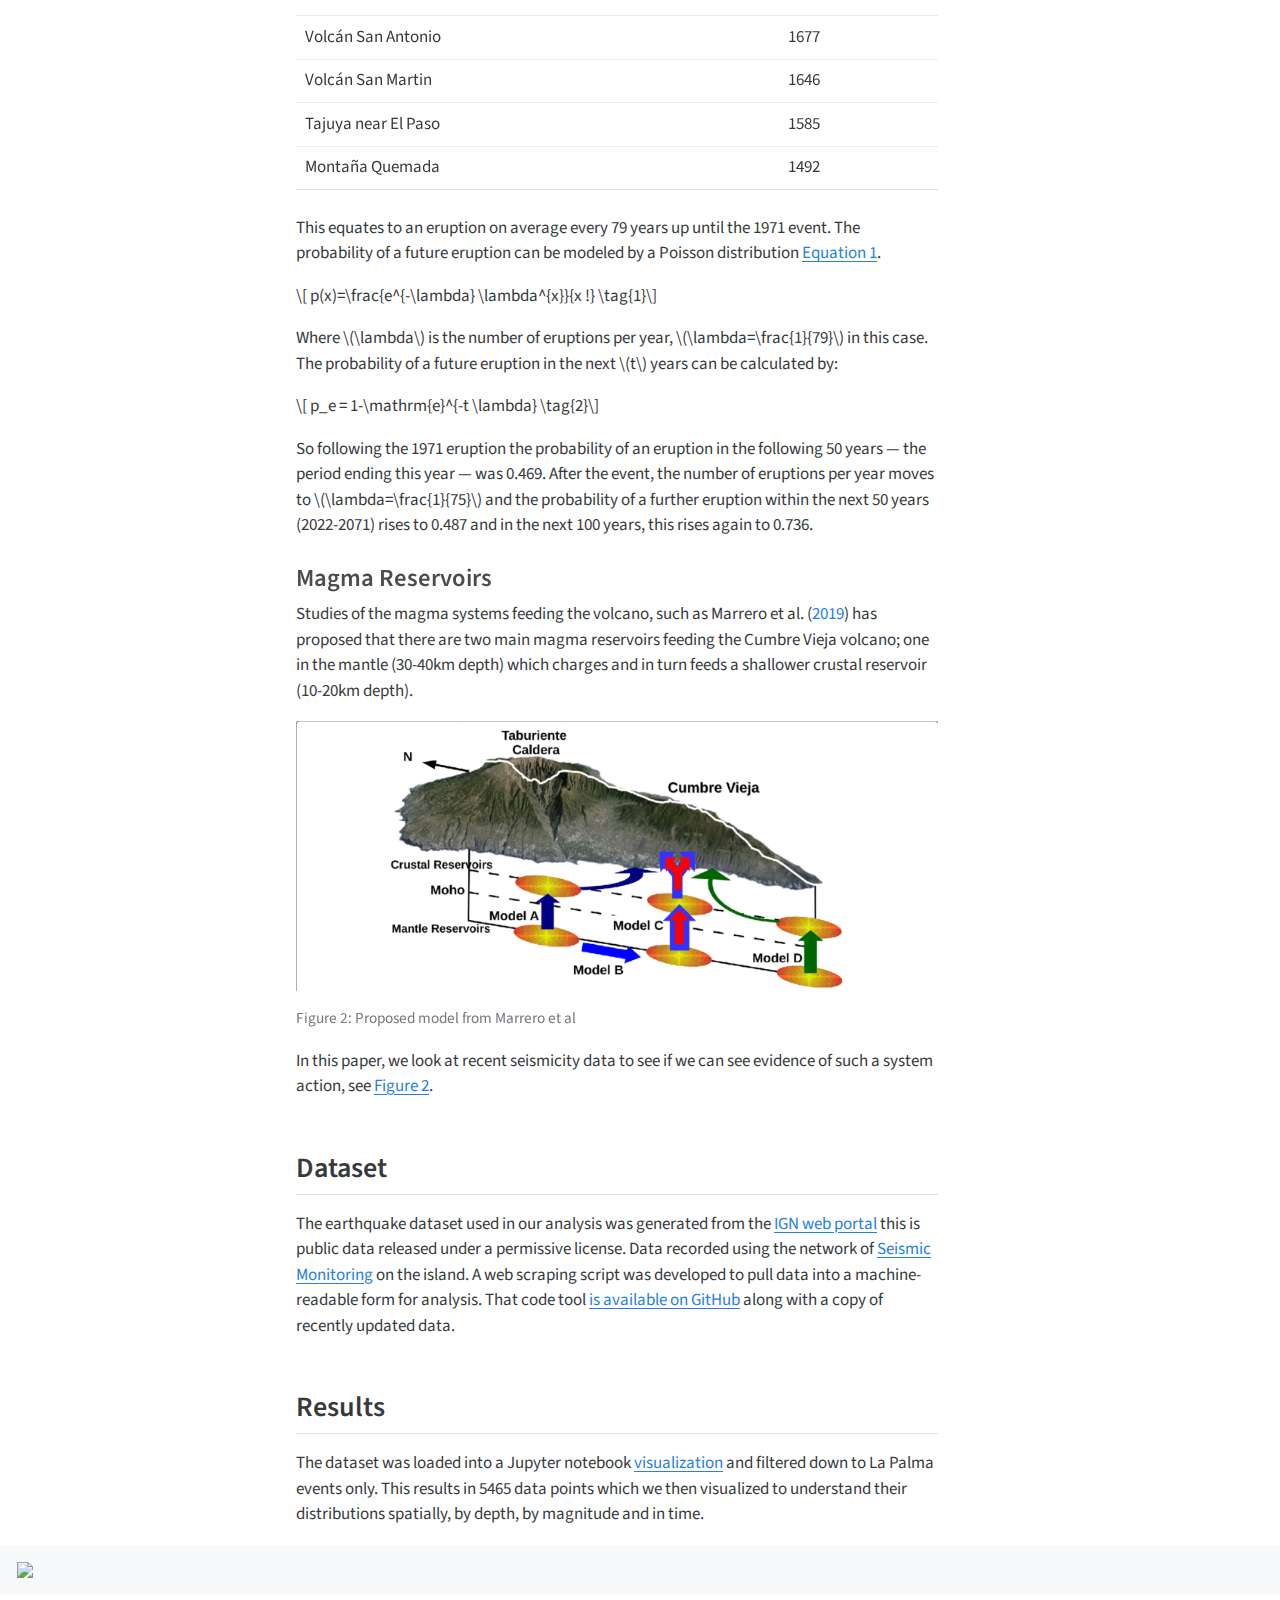
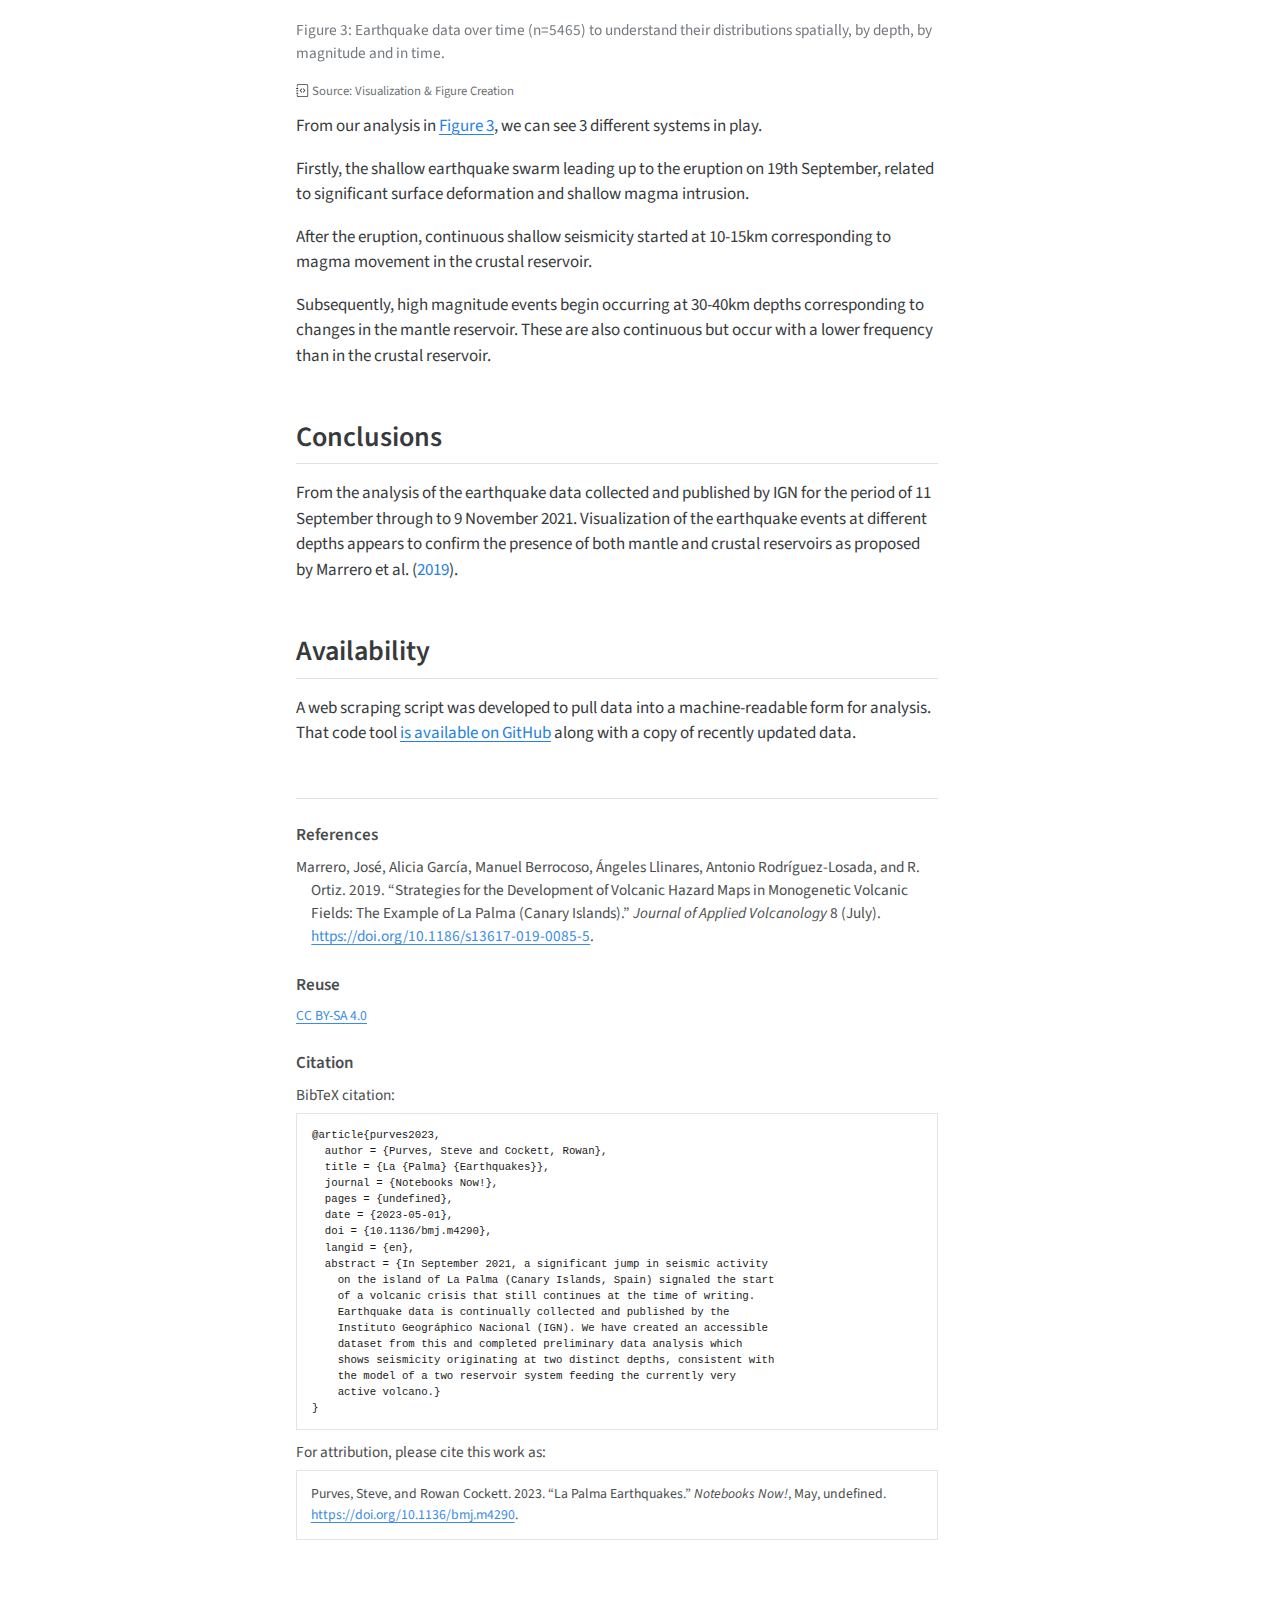
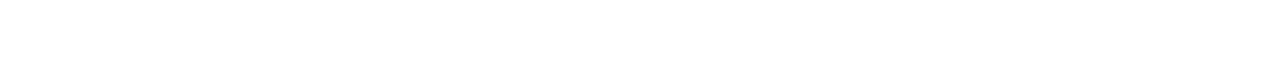
==== commit d9c326ca: "Built site for gh-pages" ====
--- a/index.html
+++ b/index.html
@@ -2,7 +2,7 @@
 <html xmlns="http://www.w3.org/1999/xhtml" lang="en" xml:lang="en"><head>
 
 <meta charset="utf-8">
-<meta name="generator" content="quarto-1.4.369">
+<meta name="generator" content="quarto-1.4.504">
 
 <meta name="viewport" content="width=device-width, initial-scale=1.0, user-scalable=yes">
 
@@ -47,7 +47,7 @@
 }</style>
 
 
-<script src="site_libs/clipboard/clipboard.min.js"></script>
+<script src="https://cdnjs.cloudflare.com/ajax/libs/jquery/3.5.1/jquery.min.js" integrity="sha512-bLT0Qm9VnAYZDflyKcBaQ2gg0hSYNQrJ8RilYldYQ1FxQYoCLtUjuuRuZo+fjqhx/qtq/1itJ0C2ejDxltZVFg==" crossorigin="anonymous"></script><script src="site_libs/clipboard/clipboard.min.js"></script>
 <script src="site_libs/quarto-html/quarto.js"></script>
 <script src="site_libs/quarto-html/popper.min.js"></script>
 <script src="site_libs/quarto-html/tippy.umd.min.js"></script>
@@ -67,7 +67,7 @@
   });
 </script>
 <script src="https://cdnjs.cloudflare.com/ajax/libs/require.js/2.3.6/require.min.js" integrity="sha512-c3Nl8+7g4LMSTdrm621y7kf9v3SDPnhxLNhcjFJbKECVnmZHTdo+IRO05sNLTH/D3vA6u1X32ehoLC7WFVdheg==" crossorigin="anonymous"></script>
-<script src="https://cdnjs.cloudflare.com/ajax/libs/jquery/3.5.1/jquery.min.js" integrity="sha512-bLT0Qm9VnAYZDflyKcBaQ2gg0hSYNQrJ8RilYldYQ1FxQYoCLtUjuuRuZo+fjqhx/qtq/1itJ0C2ejDxltZVFg==" crossorigin="anonymous"></script>
+
 <script type="application/javascript">define('jquery', [],function() {return window.jQuery;})</script>
 
   <script src="https://polyfill.io/v3/polyfill.min.js?features=es6"></script>
@@ -171,7 +171,7 @@
   <li><a href="#conclusions" id="toc-conclusions" class="nav-link" data-scroll-target="#conclusions">Conclusions</a></li>
   <li><a href="#availability" id="toc-availability" class="nav-link" data-scroll-target="#availability">Availability</a></li>
   </ul>
-<div class="quarto-alternate-notebooks"><h2>Notebooks</h2><ul><li><a href="notebooks/visualization-figure-creation-seaborn-preview.html"><i class="bi bi-journal-code"></i>Visualization &amp; Figure Creation</a></li><li><a href="notebooks/data-screening-preview.html"><i class="bi bi-journal-code"></i>Data Screening</a></li><li><a href="notebooks/seismic-monitoring-stations-preview.html"><i class="bi bi-journal-code"></i>Seismic Monitoring Stations</a></li></ul></div></nav>
+<div class="quarto-alternate-notebooks"><h2>Notebooks</h2><ul><li><a href="notebooks/data-screening-preview.html"><i class="bi bi-journal-code"></i>Data Screening</a></li><li><a href="notebooks/visualization-figure-creation-seaborn-preview.html"><i class="bi bi-journal-code"></i>Visualization &amp; Figure Creation</a></li><li><a href="notebooks/seismic-monitoring-stations-preview.html"><i class="bi bi-journal-code"></i>Seismic Monitoring Stations</a></li></ul></div></nav>
 </div>
 <div id="quarto-margin-sidebar" class="sidebar margin-sidebar">
 </div>
@@ -180,6 +180,7 @@
 
 
   
+
 
 <section id="introduction" class="level2">
 <h2 class="anchored" data-anchor-id="introduction">Introduction</h2>
@@ -305,7 +306,7 @@
 </section>
 <section id="conclusions" class="level2">
 <h2 class="anchored" data-anchor-id="conclusions">Conclusions</h2>
-<p>From the analysis of the earthquake data collected and published by IGN for the period of 11 September through to 9 November 2021. Visualization of the earthquake events at different depths appears to confirm the presence of both mantle and crustal reservoirs as proposed by {cite:t}<code>marrero2019</code>.</p>
+<p>From the analysis of the earthquake data collected and published by IGN for the period of 11 September through to 9 November 2021. Visualization of the earthquake events at different depths appears to confirm the presence of both mantle and crustal reservoirs as proposed by <span class="citation" data-cites="marrero2019">Marrero et al. (<a href="#ref-marrero2019" role="doc-biblioref">2019</a>)</span>.</p>
 </section>
 <section id="availability" class="level2 unnumbered">
 <h2 class="unnumbered anchored" data-anchor-id="availability">Availability</h2>
@@ -468,15 +469,45 @@
       }
     }
     stripColumnClz(note)
-    if (id.startsWith('sec-')) {
+    const typesetMath = (el) => {
+      if (window.MathJax) {
+        // MathJax Typeset
+        window.MathJax.typeset([el]);
+      } else if (window.katex) {
+        // KaTeX Render
+        var mathElements = el.getElementsByClassName("math");
+        var macros = [];
+        for (var i = 0; i < mathElements.length; i++) {
+          var texText = mathElements[i].firstChild;
+          if (mathElements[i].tagName == "SPAN") {
+            window.katex.render(texText.data, mathElements[i], {
+              displayMode: mathElements[i].classList.contains('display'),
+              throwOnError: false,
+              macros: macros,
+              fleqn: false
+            });
+          }
+        }
+      }
+    }
+    if (id === null || id.startsWith('sec-')) {
       // Special case sections, only their first couple elements
       const container = document.createElement("div");
       if (note.children && note.children.length > 2) {
-        for (let i = 0; i < 2; i++) {
-          container.appendChild(note.children[i].cloneNode(true));
+        container.appendChild(note.children[0].cloneNode(true));
+        for (let i = 1; i < note.children.length; i++) {
+          const child = note.children[i];
+          if (child.tagName === "P" && child.innerText === "") {
+            continue;
+          } else {
+            container.appendChild(child.cloneNode(true));
+            break;
+          }
         }
+        typesetMath(container);
         return container.innerHTML
       } else {
+        typesetMath(note);
         return note.innerHTML;
       }
     } else {
@@ -485,6 +516,7 @@
       if (anchorLink) {
         anchorLink.remove();
       }
+      typesetMath(note);
       return note.innerHTML;
     }
   }
@@ -527,6 +559,29 @@
             instance.show();
           });
         }
+      } else {
+        // See if we can fetch a full url (with no hash to target)
+        // This is a special case and we should probably do some content thinning / targeting
+        fetch(url)
+        .then(res => res.text())
+        .then(html => {
+          const parser = new DOMParser();
+          const htmlDoc = parser.parseFromString(html, "text/html");
+          const note = htmlDoc.querySelector('main.content');
+          if (note !== null) {
+            // This should only happen for chapter cross references
+            // (since there is no id in the URL)
+            // remove the first header
+            if (note.children.length > 0 && note.children[0].tagName === "HEADER") {
+              note.children[0].remove();
+            }
+            const html = processXRef(null, note);
+            instance.setContent(html);
+          } 
+        }).finally(() => {
+          instance.enable();
+          instance.show();
+        });
       }
     }, function(instance) {
     });
@@ -602,7 +657,6 @@
     window.addEventListener(
       "resize",
       throttle(() => {
-        console.log("RESIZE");
         elRect = undefined;
         if (selectedAnnoteEl) {
           selectCodeLines(selectedAnnoteEl);
@@ -685,7 +739,7 @@
 });
 </script>
 </div> <!-- /content -->
-<script>var lightboxQuarto = GLightbox({"descPosition":"bottom","closeEffect":"zoom","openEffect":"zoom","selector":".lightbox","loop":true});</script>
+<script>var lightboxQuarto = GLightbox({"openEffect":"zoom","descPosition":"bottom","closeEffect":"zoom","selector":".lightbox","loop":false});</script>
 
 
 
